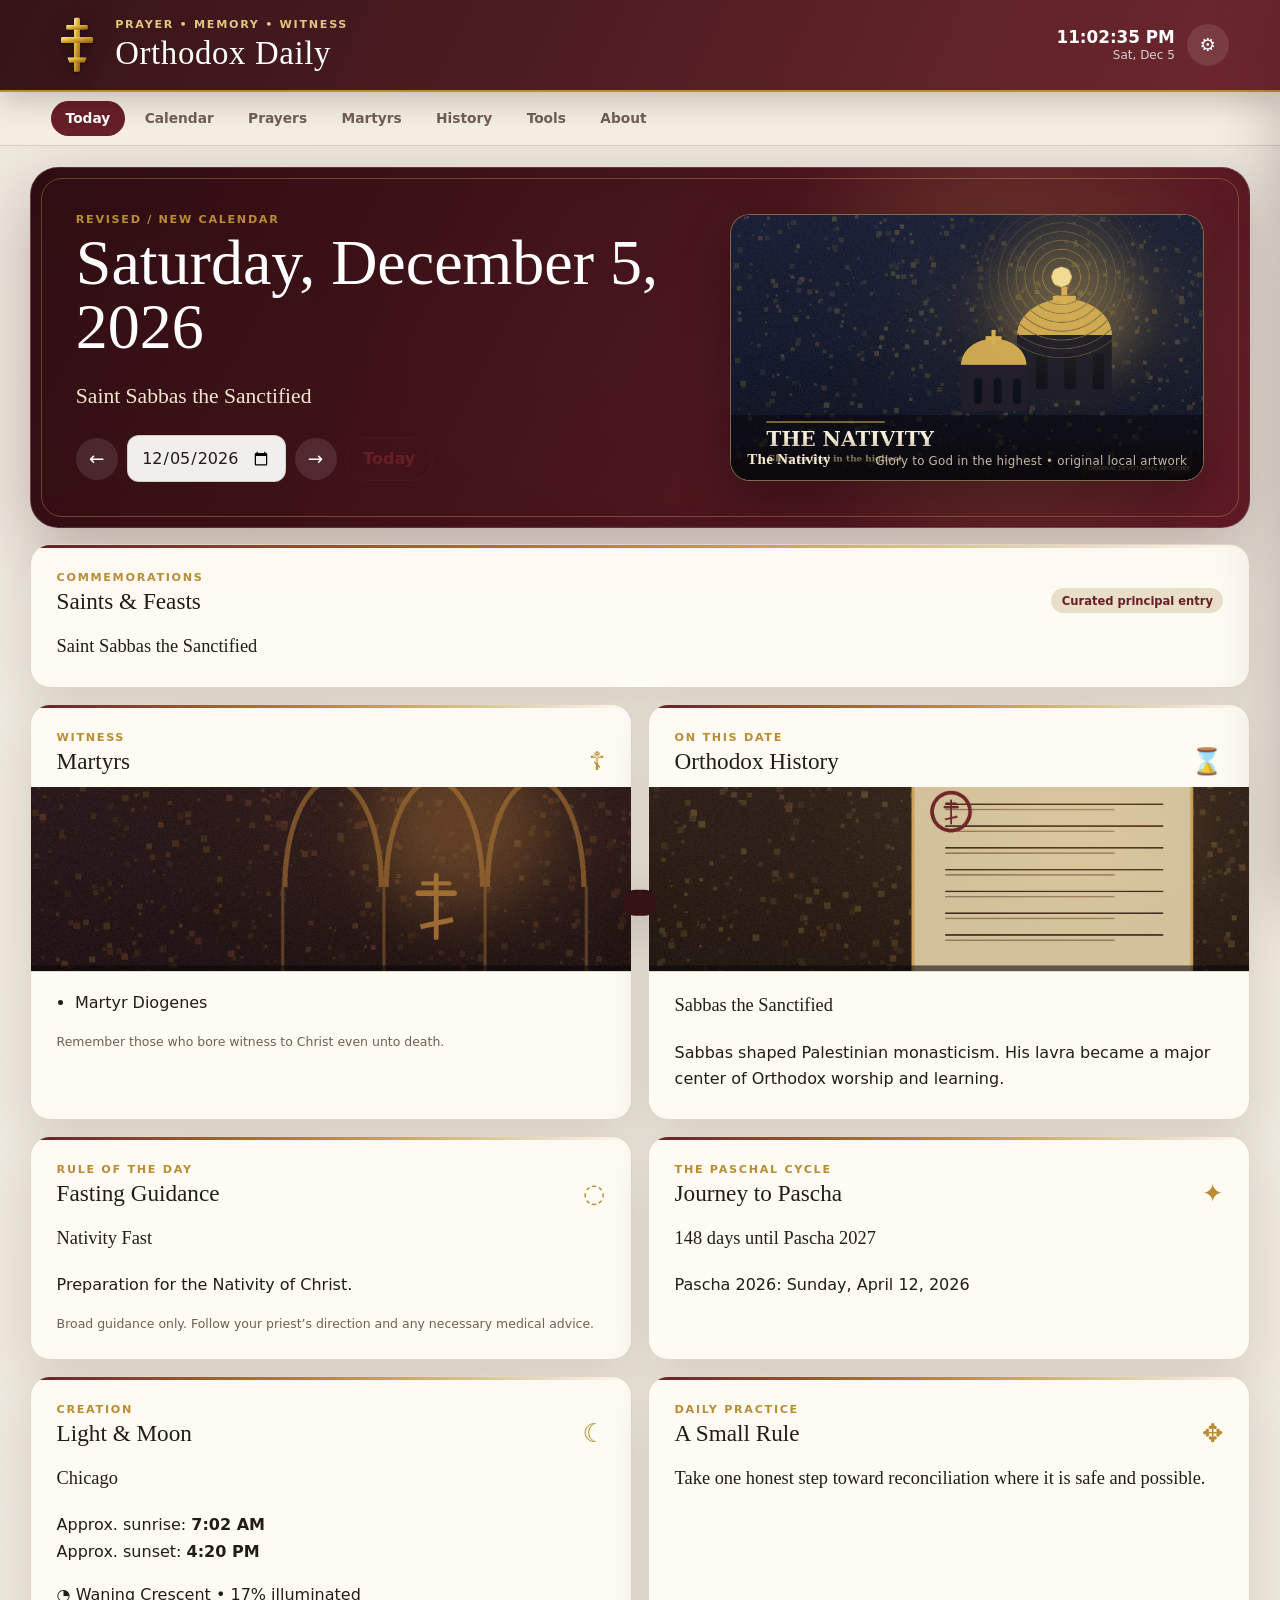
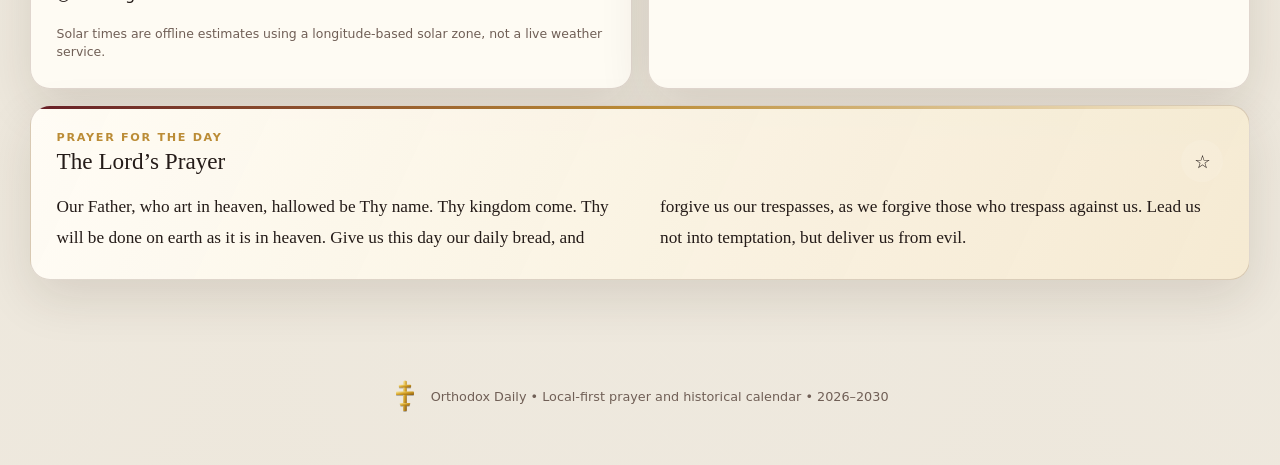
==== index.html @ d75fa208 "odaily" ====
<!doctype html>
<html lang="en">
<head>
  <meta charset="utf-8">
  <meta name="viewport" content="width=device-width,initial-scale=1,viewport-fit=cover">
  <meta name="theme-color" content="#341313">
  <meta name="description" content="An offline Orthodox daily prayer, saints, martyrs, history, fasting, and calendar app through 2030.">
  <title>Orthodox Daily — Prayer, Saints & Memory</title>
  <link rel="manifest" href="manifest.webmanifest">
  <link rel="icon" href="assets/icon-192.png">
  <link rel="apple-touch-icon" href="assets/icon-192.png">
  <link rel="stylesheet" href="css/styles.css">
</head>
<body>
  <a class="skip-link" href="#main">Skip to content</a>

  <header class="site-header">
    <div class="brand">
      <img src="assets/cross.svg" alt="" width="52" height="64">
      <div>
        <p class="eyebrow">Prayer • Memory • Witness</p>
        <h1>Orthodox Daily</h1>
      </div>
    </div>
    <div class="header-actions">
      <div class="live-clock" aria-live="polite">
        <strong id="liveTime">--:--:--</strong>
        <span id="liveDate">Loading date…</span>
      </div>
      <button class="button quiet hidden" id="installButton" type="button">Install</button>
      <button class="icon-button" id="settingsButton" type="button" aria-label="Open settings" aria-controls="settingsDrawer">⚙</button>
    </div>
  </header>

  <nav class="tabbar" aria-label="Primary">
    <button class="tab active" data-view="today">Today</button>
    <button class="tab" data-view="calendar">Calendar</button>
    <button class="tab" data-view="prayers">Prayers</button>
    <button class="tab" data-view="martyrs">Martyrs</button>
    <button class="tab" data-view="history">History</button>
    <button class="tab" data-view="tools">Tools</button>
    <button class="tab" data-view="about">About</button>
  </nav>

  <main id="main">
    <section class="view active" id="view-today" data-view-panel="today">
      <div class="hero">
        <div class="hero-content">
          <p class="eyebrow" id="calendarModeLabel">Revised Calendar</p>
          <h2 id="heroDate">Today</h2>
          <p id="heroFeast" class="hero-feast">Loading the day’s commemorations…</p>
          <div class="date-controls" aria-label="Choose date">
            <button class="icon-button" id="previousDay" type="button" aria-label="Previous day">←</button>
            <input id="datePicker" type="date" min="2026-01-01" max="2030-12-31">
            <button class="icon-button" id="nextDay" type="button" aria-label="Next day">→</button>
            <button class="button quiet" id="todayButton" type="button">Today</button>
          </div>
        </div>
        <figure class="hero-art">
          <img id="dailyHeroImage" src="assets/art/month-01-theophany.jpg" alt="Original Orthodox devotional artwork">
          <figcaption><strong id="dailyHeroTitle">Daily visual meditation</strong><span id="dailyHeroCaption">Original local artwork</span></figcaption>
        </figure>
      </div>

      <div class="notice hidden" id="rangeNotice"></div>

      <div class="dashboard-grid">
        <article class="card span-2">
          <div class="card-heading">
            <div>
              <p class="eyebrow">Commemorations</p>
              <h3>Saints & Feasts</h3>
            </div>
            <span class="badge" id="entryStatus">Local data</span>
          </div>
          <div id="saintsContent" class="prose"></div>
        </article>

        <article class="card">
          <div class="card-heading">
            <div>
              <p class="eyebrow">Witness</p>
              <h3>Martyrs</h3>
            </div>
            <span class="symbol">☦</span>
          </div>
          <img id="todayMartyrImage" class="card-image" src="assets/art/witness-01-catacomb.jpg" alt="Original devotional artwork honoring the martyrs">
          <div id="martyrsContent" class="prose"></div>
        </article>

        <article class="card">
          <div class="card-heading">
            <div>
              <p class="eyebrow">On This Date</p>
              <h3>Orthodox History</h3>
            </div>
            <span class="symbol">⌛</span>
          </div>
          <img id="todayHistoryImage" class="card-image" src="assets/art/history-02-manuscript.jpg" alt="Original historical illustration of an illuminated manuscript">
          <div id="historyContent" class="prose"></div>
        </article>

        <article class="card">
          <div class="card-heading">
            <div>
              <p class="eyebrow">Rule of the Day</p>
              <h3>Fasting Guidance</h3>
            </div>
            <span class="symbol">◌</span>
          </div>
          <div id="fastingContent" class="prose"></div>
        </article>

        <article class="card">
          <div class="card-heading">
            <div>
              <p class="eyebrow">The Paschal Cycle</p>
              <h3>Journey to Pascha</h3>
            </div>
            <span class="symbol">✦</span>
          </div>
          <div id="paschaContent" class="prose"></div>
        </article>

        <article class="card">
          <div class="card-heading">
            <div>
              <p class="eyebrow">Creation</p>
              <h3>Light & Moon</h3>
            </div>
            <span class="symbol">☾</span>
          </div>
          <div id="astronomyContent" class="prose"></div>
        </article>

        <article class="card">
          <div class="card-heading">
            <div>
              <p class="eyebrow">Daily Practice</p>
              <h3>A Small Rule</h3>
            </div>
            <span class="symbol">✥</span>
          </div>
          <div id="practiceContent" class="prose"></div>
        </article>

        <article class="card span-2 prayer-card">
          <div class="card-heading">
            <div>
              <p class="eyebrow">Prayer for the Day</p>
              <h3 id="dailyPrayerTitle">Prayer</h3>
            </div>
            <button class="icon-button" id="favoriteDailyPrayer" type="button" aria-label="Favorite this prayer">☆</button>
          </div>
          <div id="dailyPrayerText" class="prayer-text"></div>
        </article>
      </div>
    </section>

    <section class="view" id="view-calendar" data-view-panel="calendar">
      <div class="section-intro">
        <p class="eyebrow">2026–2030</p>
        <h2>Liturgical Calendar</h2>
        <p>Browse the locally stored calendar. Movable feasts are precomputed for every supported year.</p>
      </div>
      <div class="calendar-toolbar">
        <button class="icon-button" id="previousMonth" type="button" aria-label="Previous month">←</button>
        <h3 id="calendarMonthLabel">Month</h3>
        <button class="icon-button" id="nextMonth" type="button" aria-label="Next month">→</button>
      </div>
      <div class="calendar-weekdays" aria-hidden="true">
        <span>Sun</span><span>Mon</span><span>Tue</span><span>Wed</span><span>Thu</span><span>Fri</span><span>Sat</span>
      </div>
      <div id="calendarGrid" class="calendar-grid"></div>
      <p class="fine-print">Commemoration lists vary among Orthodox jurisdictions. Curated principal entries are marked; other dates retain a jurisdictional notice rather than inventing a list.</p>
    </section>

    <section class="view" id="view-prayers" data-view-panel="prayers">
      <div class="section-intro">
        <p class="eyebrow">A Portable Prayer Book</p>
        <h2>Prayers</h2>
        <p>Traditional core prayers and clearly labeled original devotional prayers, available without a connection.</p>
      </div>
      <div class="filter-row">
        <input id="prayerSearch" type="search" placeholder="Search prayers…" aria-label="Search prayers">
        <select id="prayerCategory" aria-label="Filter prayer category">
          <option value="all">All categories</option>
        </select>
        <label class="check-label"><input id="favoritesOnly" type="checkbox"> Favorites only</label>
      </div>
      <div id="prayerLibrary" class="library-grid"></div>
    </section>

    <section class="view" id="view-martyrs" data-view-panel="martyrs">
      <div class="section-intro">
        <p class="eyebrow">The Seed of the Church</p>
        <h2>Martyr Archive</h2>
        <p>Search the locally curated memorial index by name or calendar date.</p>
      </div>
      <div id="martyrVisuals" class="visual-strip" aria-label="Martyr visual meditations"></div>
      <div class="filter-row">
        <input id="martyrSearch" type="search" placeholder="Search martyrs…" aria-label="Search martyrs">
      </div>
      <div id="martyrArchive" class="archive-list"></div>
    </section>

    <section class="view" id="view-history" data-view-panel="history">
      <div class="section-intro">
        <p class="eyebrow">On This Date</p>
        <h2>Historical Daily</h2>
        <p>A local collection of concise historical spotlights connected to feasts, councils, witnesses, worship, and the life of the Church.</p>
      </div>
      <div id="historyVisuals" class="visual-strip history-visuals" aria-label="Orthodox history visual archive"></div>
      <div class="filter-row">
        <input id="historySearch" type="search" placeholder="Search historical entries…" aria-label="Search history">
      </div>
      <div id="historyTimeline" class="timeline"></div>
    </section>

    <section class="view" id="view-tools" data-view-panel="tools">
      <div class="section-intro">
        <p class="eyebrow">Stillness & Memory</p>
        <h2>Prayer Tools</h2>
        <p>Nothing leaves this device. Timer, settings, favorites, and journal entries remain in your browser unless you export them.</p>
      </div>
      <div class="tools-grid">
        <article class="card timer-card">
          <p class="eyebrow">Candle Timer</p>
          <h3>Keep a Little Silence</h3>
          <img src="assets/candle.svg" alt="" class="candle-image">
          <div id="timerDisplay" class="timer-display">05:00</div>
          <div class="timer-presets">
            <button class="chip active" data-minutes="5">5 min</button>
            <button class="chip" data-minutes="10">10 min</button>
            <button class="chip" data-minutes="15">15 min</button>
            <button class="chip" data-minutes="30">30 min</button>
          </div>
          <div class="button-row">
            <button class="button" id="timerStart" type="button">Begin</button>
            <button class="button quiet" id="timerReset" type="button">Reset</button>
          </div>
        </article>

        <article class="card journal-card">
          <p class="eyebrow">Private Journal</p>
          <h3 id="journalDateLabel">Reflection</h3>
          <textarea id="journalText" rows="12" placeholder="Write a prayer intention, a name to remember, or a quiet reflection…"></textarea>
          <div class="button-row">
            <button class="button" id="saveJournal" type="button">Save locally</button>
            <button class="button quiet danger" id="deleteJournal" type="button">Delete entry</button>
          </div>
          <p class="fine-print">Stored only in this browser’s local storage. Clearing site data will erase it unless exported.</p>
        </article>

        <article class="card span-2">
          <p class="eyebrow">Portability</p>
          <h3>Export or Restore Your Local Data</h3>
          <p>Export favorites, journal entries, and preferences as a small JSON file.</p>
          <div class="button-row">
            <button class="button" id="exportData" type="button">Export local data</button>
            <label class="button quiet file-button">Import data<input id="importData" type="file" accept="application/json"></label>
          </div>
        </article>
      </div>
    </section>

    <section class="view" id="view-about" data-view-panel="about">
      <div class="section-intro">
        <p class="eyebrow">Local, Quiet, Durable</p>
        <h2>About Orthodox Daily</h2>
      </div>
      <div class="about-grid">
        <article class="card">
          <h3>Designed for GitHub Pages</h3>
          <p>This is a static progressive web app. It has no server, account, tracking pixel, analytics service, advertising code, or cloud database.</p>
        </article>
        <article class="card">
          <h3>Offline Through 2030</h3>
          <p>Calendar, prayer, feast, fasting, martyr, and historical data are packaged with the app. The service worker stores the app for offline use after the first visit.</p>
        </article>
        <article class="card">
          <h3>Automatic App Updates</h3>
          <p>When a new version is published to GitHub Pages, the service worker checks for changed files and refreshes the installed app. The content itself never depends on a remote feed.</p>
        </article>
        <article class="card">
          <h3>Responsible Scope</h3>
          <p>This edition includes curated principal commemorations rather than claiming to be a complete jurisdiction-specific synaxarion. Fasting guidance is broad and never replaces the direction of one’s priest or physician.</p>
        </article>
        <article class="card">
          <h3>Local Visual Library</h3>
          <p>This edition includes eighteen full-size original JPEG artworks stored in the repository. They rotate with the calendar and appear throughout the martyr and history archives. They are devotional illustrations, not canonical icons or documentary photographs.</p>
        </article>
        <article class="card">
          <h3>No Remote Image Dependency</h3>
          <p>Every content image is cached for offline use. The app does not pull pictures from social media, image hosts, or third-party APIs.</p>
        </article>
        <article class="card span-2">
          <h3>Sources & Editorial Method</h3>
          <p>The calendar structure and Paschal dates were checked against official Orthodox references. Historical summaries are concise editorial overviews. Traditional prayers are identified in the local prayer data; original prayers are labeled devotional.</p>
          <p>Version <span id="appVersion">1.1.0</span> • Data window: January 1, 2026–December 31, 2030.</p>
        </article>
      </div>
    </section>
  </main>

  <aside class="settings-drawer" id="settingsDrawer" aria-hidden="true">
    <div class="drawer-heading">
      <h2>Settings</h2>
      <button class="icon-button" id="closeSettings" type="button" aria-label="Close settings">×</button>
    </div>
    <label>
      Calendar display
      <select id="calendarMode">
        <option value="revised">Revised / New Calendar</option>
        <option value="old">Old / Julian Calendar</option>
      </select>
    </label>
    <label>
      Location for light calculations
      <select id="locationSelect">
        <option value="chicago">Chicago</option>
        <option value="new-york">New York</option>
        <option value="athens">Athens</option>
        <option value="constantinople">Constantinople / Istanbul</option>
        <option value="jerusalem">Jerusalem</option>
        <option value="mount-athos">Mount Athos</option>
      </select>
    </label>
    <label class="check-label"><input id="use24Hour" type="checkbox"> Use 24-hour time</label>
    <label class="check-label"><input id="reduceMotion" type="checkbox"> Reduce motion</label>
    <button class="button quiet" id="checkUpdate" type="button">Check for app update</button>
    <p class="fine-print">Old Calendar fixed commemorations are displayed 13 civil days later for this 2026–2030 date range. Movable Paschal observances remain on their computed civil dates.</p>
  </aside>
  <div class="scrim hidden" id="scrim"></div>

  <footer>
    <img src="assets/cross.svg" alt="" width="28" height="36">
    <p>Orthodox Daily • Local-first prayer and historical calendar • 2026–2030</p>
  </footer>

  <div id="toast" class="toast" role="status" aria-live="polite"></div>

  <noscript>
    <div class="noscript">Orthodox Daily requires JavaScript to read its local calendar files.</div>
  </noscript>

  <script src="js/astronomy.js"></script>
  <script src="js/app.js"></script>
</body>
</html>
---- css/styles.css ----
:root {
  --ink: #241b18;
  --muted: #705f56;
  --paper: #f5efe3;
  --paper-deep: #e9dec8;
  --wine: #671f27;
  --wine-dark: #351216;
  --gold: #bb8c36;
  --gold-pale: #e1c581;
  --blue: #24475e;
  --green: #405b3d;
  --card: rgba(255, 252, 245, .94);
  --line: rgba(87, 53, 34, .18);
  --shadow: 0 18px 50px rgba(50, 29, 18, .12);
  --radius: 20px;
  --serif: Georgia, "Times New Roman", serif;
  --sans: Inter, ui-sans-serif, system-ui, -apple-system, BlinkMacSystemFont, "Segoe UI", sans-serif;
}
* { box-sizing: border-box; }
html { scroll-behavior: smooth; }
body {
  margin: 0;
  color: var(--ink);
  background:
    linear-gradient(rgba(245,239,227,.97), rgba(245,239,227,.97)),
    url("../assets/byzantine-bg.svg") center top / 780px auto repeat;
  font-family: var(--sans);
  min-height: 100vh;
}
body.reduce-motion *, body.reduce-motion *::before, body.reduce-motion *::after {
  animation-duration: .001ms !important;
  transition-duration: .001ms !important;
  scroll-behavior: auto !important;
}
button, input, select, textarea { font: inherit; }
button { cursor: pointer; }
button:focus-visible, input:focus-visible, select:focus-visible, textarea:focus-visible, a:focus-visible {
  outline: 3px solid var(--gold);
  outline-offset: 3px;
}
.skip-link {
  position: fixed; left: 1rem; top: -5rem; z-index: 1000;
  padding: .75rem 1rem; background: white; color: var(--wine-dark);
}
.skip-link:focus { top: 1rem; }
.site-header {
  position: sticky; top: 0; z-index: 50;
  display: flex; align-items: center; justify-content: space-between; gap: 1rem;
  padding: .8rem clamp(1rem,4vw,4rem);
  background: linear-gradient(115deg, rgba(49,15,19,.98), rgba(104,31,39,.96));
  color: white;
  border-bottom: 2px solid var(--gold);
  box-shadow: 0 8px 30px rgba(28,7,9,.22);
}
.brand, .header-actions, .card-heading, .date-controls, .button-row, .filter-row, .calendar-toolbar {
  display: flex; align-items: center;
}
.brand { gap: .75rem; }
.brand img { filter: drop-shadow(0 3px 9px rgba(0,0,0,.4)); }
.brand h1 { font-family: var(--serif); font-size: clamp(1.35rem,2.7vw,2.05rem); margin: 0; font-weight: 500; letter-spacing: .02em; }
.eyebrow { margin: 0 0 .25rem; color: var(--gold); text-transform: uppercase; letter-spacing: .15em; font-size: .7rem; font-weight: 800; }
.site-header .eyebrow { color: var(--gold-pale); }
.header-actions { gap: .75rem; }
.live-clock { text-align: right; min-width: 130px; }
.live-clock strong, .live-clock span { display: block; }
.live-clock strong { font-variant-numeric: tabular-nums; font-size: 1.05rem; }
.live-clock span { opacity: .78; font-size: .75rem; margin-top: .08rem; }
.icon-button, .button, .chip, .tab {
  border: 0; border-radius: 999px; transition: transform .16s ease, background .16s ease, color .16s ease, box-shadow .16s ease;
}
.icon-button {
  width: 42px; height: 42px; display: inline-grid; place-items: center;
  background: rgba(255,255,255,.1); color: inherit; font-size: 1.15rem;
}
.icon-button:hover, .button:hover, .chip:hover { transform: translateY(-1px); }
.button {
  padding: .72rem 1.05rem; background: var(--wine); color: white; font-weight: 750;
  box-shadow: 0 7px 20px rgba(103,31,39,.19);
}
.button.quiet { background: rgba(255,255,255,.12); color: inherit; box-shadow: none; border: 1px solid currentColor; }
main .button.quiet, .settings-drawer .button.quiet { background: transparent; color: var(--wine); border-color: rgba(103,31,39,.35); }
.button.danger { color: #8e1c25 !important; border-color: rgba(142,28,37,.4) !important; }
.hidden { display: none !important; }
.tabbar {
  position: sticky; top: 82px; z-index: 40;
  display: flex; gap: .35rem; overflow-x: auto; scrollbar-width: none;
  padding: .6rem clamp(1rem,4vw,4rem);
  background: rgba(245,239,227,.94); backdrop-filter: blur(16px);
  border-bottom: 1px solid var(--line);
}
.tabbar::-webkit-scrollbar { display: none; }
.tab { padding: .58rem .9rem; background: transparent; color: var(--muted); white-space: nowrap; font-size: .86rem; font-weight: 750; }
.tab.active { background: var(--wine); color: white; }
main { width: min(1220px, calc(100% - 2rem)); margin: 0 auto; padding: 1.3rem 0 4rem; }
.view { display: none; animation: reveal .28s ease; }
.view.active { display: block; }
@keyframes reveal { from { opacity: 0; transform: translateY(6px); } to { opacity: 1; transform: none; } }
.hero {
  position: relative; overflow: hidden;
  display: grid; grid-template-columns: minmax(0,1fr) 190px; align-items: center;
  min-height: 330px; padding: clamp(1.4rem,5vw,4.4rem);
  color: white; border-radius: 28px; border: 1px solid rgba(255,255,255,.15);
  background:
    radial-gradient(circle at 80% 45%, rgba(222,183,100,.26), transparent 25%),
    linear-gradient(118deg, rgba(47,13,17,.97), rgba(105,29,40,.92)),
    url("../assets/byzantine-bg.svg") center/580px;
  box-shadow: 0 24px 65px rgba(61,17,22,.27);
}
.hero::after {
  content: ""; position: absolute; inset: 10px; border: 1px solid rgba(227,196,127,.29); border-radius: 21px; pointer-events: none;
}
.hero-content { position: relative; z-index: 2; }
.hero h2 { font-family: var(--serif); font-size: clamp(2.2rem,5vw,4.2rem); line-height: 1; margin: .3rem 0 .75rem; font-weight: 500; }
.hero-feast { max-width: 780px; font-family: var(--serif); font-size: clamp(1rem,2vw,1.35rem); line-height: 1.55; color: #f3e7ce; }
.hero-medallion { position: relative; z-index: 1; display: grid; place-items: center; }
.hero-medallion::before {
  content: ""; position: absolute; width: 170px; height: 170px; border: 1px solid rgba(226,196,124,.5); border-radius: 50%;
  box-shadow: inset 0 0 0 12px rgba(226,196,124,.05), 0 0 70px rgba(218,174,82,.18);
}
.hero-medallion img { width: 110px; max-height: 170px; filter: drop-shadow(0 10px 20px rgba(0,0,0,.35)); }
.date-controls { flex-wrap: wrap; gap: .55rem; margin-top: 1.2rem; }
.date-controls input, .filter-row input, .filter-row select, .settings-drawer select, textarea {
  border: 1px solid var(--line); border-radius: 12px; background: rgba(255,255,255,.93); color: var(--ink);
  padding: .75rem .85rem;
}
.date-controls input { color-scheme: light; }
.notice { margin: 1rem 0; padding: 1rem 1.2rem; border-radius: 14px; background: #fff6d9; border: 1px solid #e7c76e; color: #5a4613; }
.dashboard-grid, .library-grid, .tools-grid, .about-grid {
  display: grid; grid-template-columns: repeat(2, minmax(0,1fr)); gap: 1rem; margin-top: 1rem;
}
.card {
  position: relative; background: var(--card); border: 1px solid var(--line); border-radius: var(--radius);
  padding: clamp(1.1rem,2.5vw,1.6rem); box-shadow: var(--shadow); overflow: hidden;
}
.card::before { content:""; position:absolute; left:0; right:0; top:0; height:3px; background: linear-gradient(90deg,var(--wine),var(--gold),transparent); }
.span-2 { grid-column: 1 / -1; }
.card-heading { justify-content: space-between; gap: 1rem; }
.card h3, .section-intro h2, .calendar-toolbar h3 { font-family: var(--serif); font-weight: 500; }
.card h3 { margin: .1rem 0 1rem; font-size: 1.45rem; }
.symbol { color: var(--gold); font-size: 1.6rem; }
.badge { padding: .35rem .65rem; border-radius: 999px; background: var(--paper-deep); color: var(--wine); font-size: .72rem; font-weight: 800; }
.prose { line-height: 1.68; }
.prose p:first-child { margin-top: 0; }
.prose p:last-child { margin-bottom: 0; }
.prose ul { padding-left: 1.15rem; }
.prose .primary-line { font-family: var(--serif); font-size: 1.15rem; }
.muted, .fine-print { color: var(--muted); }
.fine-print { font-size: .78rem; line-height: 1.5; }
.prayer-card { background: linear-gradient(115deg, rgba(255,252,245,.98), rgba(245,234,209,.95)); }
.prayer-text { white-space: pre-line; font-family: var(--serif); font-size: 1.08rem; line-height: 1.8; columns: 2; column-gap: 2.5rem; }
.section-intro { max-width: 850px; padding: clamp(1rem,3vw,2.4rem) 0 1rem; }
.section-intro h2 { font-size: clamp(2.2rem,4vw,3.5rem); margin: .2rem 0 .6rem; }
.section-intro p:not(.eyebrow) { color: var(--muted); line-height: 1.65; }
.calendar-toolbar { justify-content: center; gap: 1rem; margin: 1rem 0; }
.calendar-toolbar .icon-button { background: var(--wine); color:white; }
.calendar-toolbar h3 { min-width: 230px; text-align:center; font-size:1.45rem; margin:0; }
.calendar-weekdays, .calendar-grid { display:grid; grid-template-columns:repeat(7,minmax(0,1fr)); gap:.45rem; }
.calendar-weekdays { color:var(--muted); text-align:center; font-size:.75rem; font-weight:800; padding:.35rem 0; }
.calendar-day {
  min-height: 112px; text-align:left; border:1px solid var(--line); border-radius:14px; padding:.7rem;
  background:rgba(255,252,245,.86); color:var(--ink); display:flex; flex-direction:column; gap:.35rem;
}
.calendar-day:hover:not(:disabled) { border-color:var(--gold); box-shadow:0 8px 24px rgba(66,39,24,.1); transform:translateY(-1px); }
.calendar-day.outside { opacity:.36; }
.calendar-day:disabled { cursor:not-allowed; }
.calendar-day.selected { background:var(--wine); color:white; border-color:var(--wine); }
.calendar-day.today { box-shadow:inset 0 0 0 2px var(--gold); }
.calendar-number { font-size:1rem; font-weight:850; }
.calendar-summary { font-family:var(--serif); font-size:.72rem; line-height:1.25; display:-webkit-box; -webkit-line-clamp:3; -webkit-box-orient:vertical; overflow:hidden; }
.calendar-dot { width:7px; height:7px; border-radius:50%; background:var(--gold); margin-top:auto; }
.filter-row { gap:.7rem; flex-wrap:wrap; margin-bottom:1rem; }
.filter-row input[type="search"] { flex:1; min-width:220px; }
.check-label { display:flex; align-items:center; gap:.5rem; color:var(--muted); font-size:.9rem; }
.library-grid { grid-template-columns:repeat(2,minmax(0,1fr)); }
.prayer-item { display:flex; flex-direction:column; }
.prayer-item .prayer-copy { white-space:pre-line; font-family:var(--serif); line-height:1.75; max-height:280px; overflow:auto; padding-right:.4rem; }
.item-meta { display:flex; justify-content:space-between; align-items:center; gap:1rem; margin-bottom:.7rem; }
.item-meta .badge { background:#efe5cf; }
.favorite-button { color:var(--wine); background:transparent; font-size:1.5rem; width:40px; height:40px; border:0; }
.archive-list { display:grid; gap:.7rem; }
.archive-item {
  display:grid; grid-template-columns:90px 1fr; gap:1rem; align-items:start;
  padding:1rem 1.2rem; border:1px solid var(--line); border-radius:15px; background:var(--card);
}
.archive-date { color:var(--wine); font-weight:850; }
.archive-item h3 { font-family:var(--serif); margin:0 0 .3rem; font-size:1.15rem; }
.timeline { position:relative; display:grid; gap:1rem; margin-left:1rem; }
.timeline::before { content:""; position:absolute; top:0; bottom:0; left:11px; width:2px; background:linear-gradient(var(--gold),var(--wine),var(--gold)); }
.timeline-item { position:relative; margin-left:2.2rem; padding:1.1rem 1.3rem; background:var(--card); border:1px solid var(--line); border-radius:15px; }
.timeline-item::before { content:""; position:absolute; width:14px; height:14px; border-radius:50%; background:var(--wine); border:3px solid var(--gold-pale); left:-2.75rem; top:1.35rem; }
.timeline-item h3 { font-family:var(--serif); margin:.15rem 0 .35rem; }
.tools-grid, .about-grid { grid-template-columns:repeat(2,minmax(0,1fr)); }
.timer-card { text-align:center; }
.candle-image { height:160px; display:block; margin:.2rem auto; }
.timer-display { font-size:clamp(2.5rem,6vw,4.5rem); font-weight:300; letter-spacing:.08em; font-variant-numeric:tabular-nums; color:var(--wine-dark); }
.timer-presets { display:flex; justify-content:center; flex-wrap:wrap; gap:.4rem; margin:1rem 0; }
.chip { padding:.45rem .75rem; background:var(--paper-deep); color:var(--muted); }
.chip.active { background:var(--wine); color:white; }
.button-row { gap:.6rem; flex-wrap:wrap; margin-top:1rem; }
.timer-card .button-row { justify-content:center; }
.journal-card textarea { width:100%; resize:vertical; line-height:1.6; }
.file-button { display:inline-flex; position:relative; overflow:hidden; cursor:pointer; }
.file-button input { position:absolute; inset:0; opacity:0; cursor:pointer; }
.settings-drawer {
  position:fixed; z-index:100; top:0; right:0; height:100dvh; width:min(390px,92vw); padding:1.2rem;
  background:#fffaf0; box-shadow:-20px 0 60px rgba(34,16,11,.25); transform:translateX(105%); transition:transform .22s ease;
  display:flex; flex-direction:column; gap:1.2rem; overflow:auto;
}
.settings-drawer.open { transform:translateX(0); }
.drawer-heading { display:flex; justify-content:space-between; align-items:center; border-bottom:1px solid var(--line); padding-bottom:.8rem; }
.drawer-heading h2 { font-family:var(--serif); margin:0; }
.settings-drawer .icon-button { background:var(--paper-deep); color:var(--ink); }
.settings-drawer label:not(.check-label) { display:grid; gap:.5rem; font-weight:750; }
.scrim { position:fixed; z-index:90; inset:0; background:rgba(22,8,10,.48); backdrop-filter:blur(2px); }
footer { display:flex; align-items:center; justify-content:center; gap:.7rem; color:var(--muted); padding:2rem 1rem 3rem; text-align:center; font-size:.8rem; }
.toast {
  position:fixed; z-index:150; left:50%; bottom:1.25rem; transform:translate(-50%,140%);
  max-width:min(520px,calc(100% - 2rem)); padding:.8rem 1.1rem; border-radius:999px; background:var(--wine-dark); color:white;
  box-shadow:0 12px 40px rgba(0,0,0,.28); transition:transform .22s ease;
}
.toast.show { transform:translate(-50%,0); }
.noscript { position:fixed; inset:auto 0 0; z-index:200; background:#8a1e28; color:white; padding:1rem; text-align:center; }
.empty { padding:1.4rem; color:var(--muted); border:1px dashed var(--line); border-radius:14px; text-align:center; }

@media (max-width: 760px) {
  .site-header { padding:.65rem .8rem; }
  .brand img { width:38px; height:48px; }
  .brand .eyebrow { display:none; }
  .live-clock { display:none; }
  .tabbar { top:66px; padding:.5rem .7rem; }
  main { width:min(100% - 1rem,1220px); }
  .hero { grid-template-columns:1fr; min-height:360px; padding:1.3rem; }
  .hero-medallion { position:absolute; right:-18px; bottom:-18px; opacity:.22; }
  .hero-medallion::before { width:150px; height:150px; }
  .hero-medallion img { width:90px; }
  .dashboard-grid, .library-grid, .tools-grid, .about-grid { grid-template-columns:1fr; }
  .span-2 { grid-column:auto; }
  .prayer-text { columns:1; }
  .calendar-weekdays, .calendar-grid { gap:.2rem; }
  .calendar-day { min-height:75px; padding:.42rem; border-radius:9px; }
  .calendar-summary { font-size:.58rem; -webkit-line-clamp:2; }
  .archive-item { grid-template-columns:72px 1fr; }
}
@media (max-width: 430px) {
  .brand h1 { font-size:1.15rem; }
  .header-actions { gap:.35rem; }
  .header-actions .button { display:none; }
  .date-controls input { width:165px; }
  .calendar-day { min-height:63px; }
  .calendar-summary { display:none; }
  .calendar-toolbar h3 { min-width:170px; font-size:1.2rem; }
}
@media print {
  .site-header, .tabbar, .date-controls, .settings-drawer, .scrim, footer, .button, .icon-button { display:none !important; }
  body { background:white; }
  main { width:100%; padding:0; }
  .view { display:none !important; }
  #view-today { display:block !important; }
  .hero { color:black; background:white; border:1px solid #999; box-shadow:none; min-height:auto; }
  .hero-feast { color:black; }
  .card { box-shadow:none; break-inside:avoid; }
}

/* Full local visual library */
.hero { grid-template-columns:minmax(0,1fr) minmax(300px,42%); padding:clamp(1.25rem,3.5vw,3.4rem); }
.hero-art {
  position:relative; z-index:2; margin:0; border-radius:20px; overflow:hidden;
  border:1px solid rgba(231,202,137,.48); box-shadow:0 20px 50px rgba(0,0,0,.3);
  min-height:245px; background:#1f1115;
}
.hero-art img { display:block; width:100%; height:100%; min-height:245px; object-fit:cover; }
.hero-art figcaption {
  position:absolute; left:0; right:0; bottom:0; padding:.8rem 1rem;
  display:flex; justify-content:space-between; gap:1rem; align-items:end;
  background:linear-gradient(transparent,rgba(12,7,9,.9)); color:#f7ead0;
  font-size:.74rem; letter-spacing:.02em;
}
.hero-art figcaption strong { font-family:var(--serif); font-size:.94rem; }
.hero-art figcaption span { opacity:.78; text-align:right; }
.card-image {
  display:block; width:calc(100% + 3.2rem); height:185px; object-fit:cover;
  margin:-.25rem -1.6rem 1.15rem; border-bottom:1px solid var(--line);
}
.visual-strip {
  display:grid; grid-template-columns:repeat(2,minmax(0,1fr)); gap:1rem; margin:.4rem 0 1.4rem;
}
.history-visuals { grid-template-columns:repeat(4,minmax(0,1fr)); }
.visual-card {
  position:relative; min-height:220px; margin:0; overflow:hidden; border-radius:18px;
  border:1px solid var(--line); background:#211116; box-shadow:var(--shadow);
}
.visual-card img { width:100%; height:100%; min-height:220px; display:block; object-fit:cover; transition:transform .35s ease; }
.visual-card:hover img { transform:scale(1.025); }
.visual-card figcaption {
  position:absolute; inset:auto 0 0; padding:2.4rem .9rem .8rem;
  background:linear-gradient(transparent,rgba(14,8,10,.93)); color:#fff5e3;
}
.visual-card strong,.visual-card span { display:block; }
.visual-card strong { font-family:var(--serif); font-size:1.05rem; }
.visual-card span { margin-top:.18rem; font-size:.72rem; opacity:.82; }
.archive-item.with-image { grid-template-columns:90px 116px 1fr; align-items:center; }
.archive-thumb { width:116px; height:82px; border-radius:10px; object-fit:cover; border:1px solid var(--line); }
.timeline-item.with-image { display:grid; grid-template-columns:150px 1fr; gap:1rem; align-items:start; }
.timeline-thumb { width:150px; height:105px; object-fit:cover; border-radius:11px; border:1px solid var(--line); }
.timeline-copy .badge { display:inline-block; }
.art-note { color:var(--muted); font-size:.76rem; margin:.5rem 0 0; }

@media (max-width: 900px) {
  .history-visuals { grid-template-columns:repeat(2,minmax(0,1fr)); }
}
@media (max-width: 760px) {
  .hero { grid-template-columns:1fr; min-height:auto; }
  .hero-art { min-height:210px; order:-1; }
  .hero-art img { min-height:210px; }
  .card-image { width:calc(100% + 2.2rem); margin:-.15rem -1.1rem 1rem; height:170px; }
  .archive-item.with-image { grid-template-columns:68px 84px 1fr; gap:.65rem; }
  .archive-thumb { width:84px; height:68px; }
  .timeline-item.with-image { grid-template-columns:1fr; }
  .timeline-thumb { width:100%; height:180px; }
}
@media (max-width: 520px) {
  .visual-strip,.history-visuals { grid-template-columns:1fr; }
  .visual-card,.visual-card img { min-height:200px; }
  .archive-item.with-image { grid-template-columns:62px 1fr; }
  .archive-thumb { display:none; }
  .hero-art figcaption { display:block; }
  .hero-art figcaption span { text-align:left; margin-top:.15rem; display:block; }
}
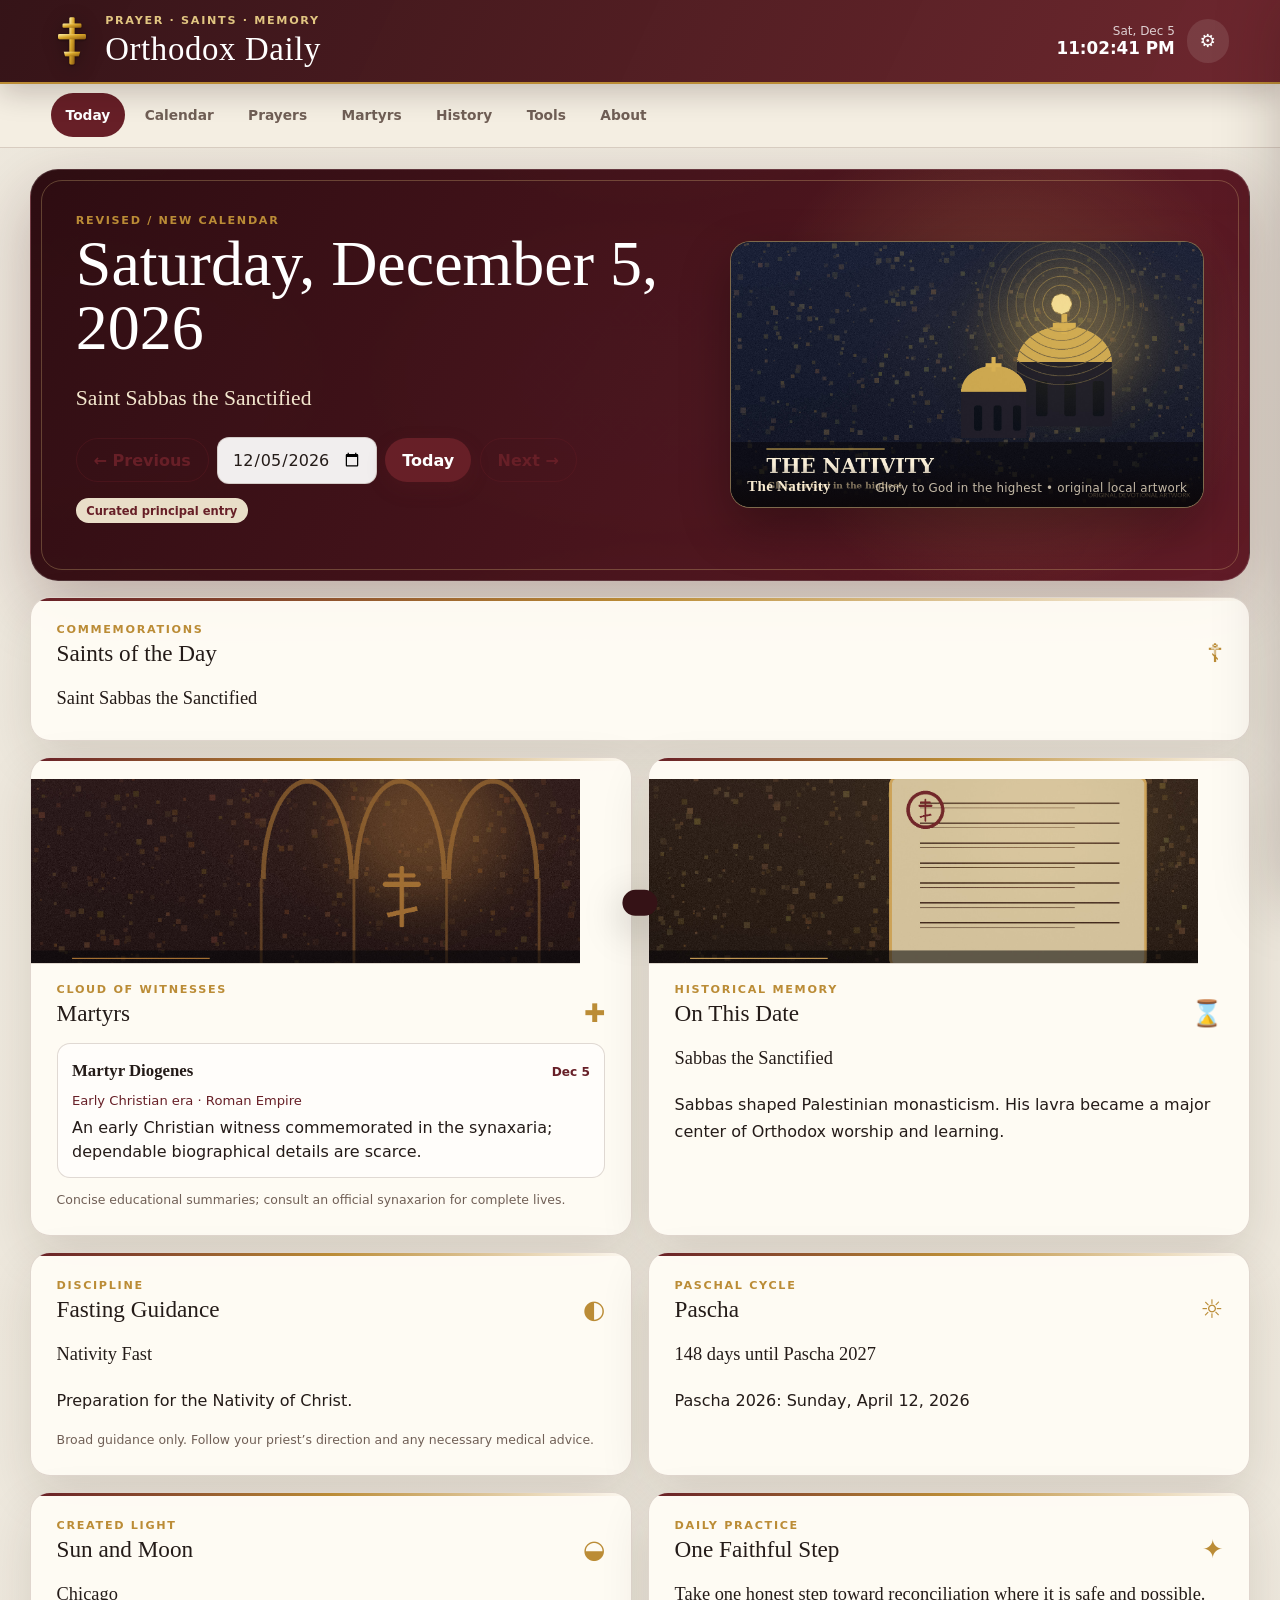
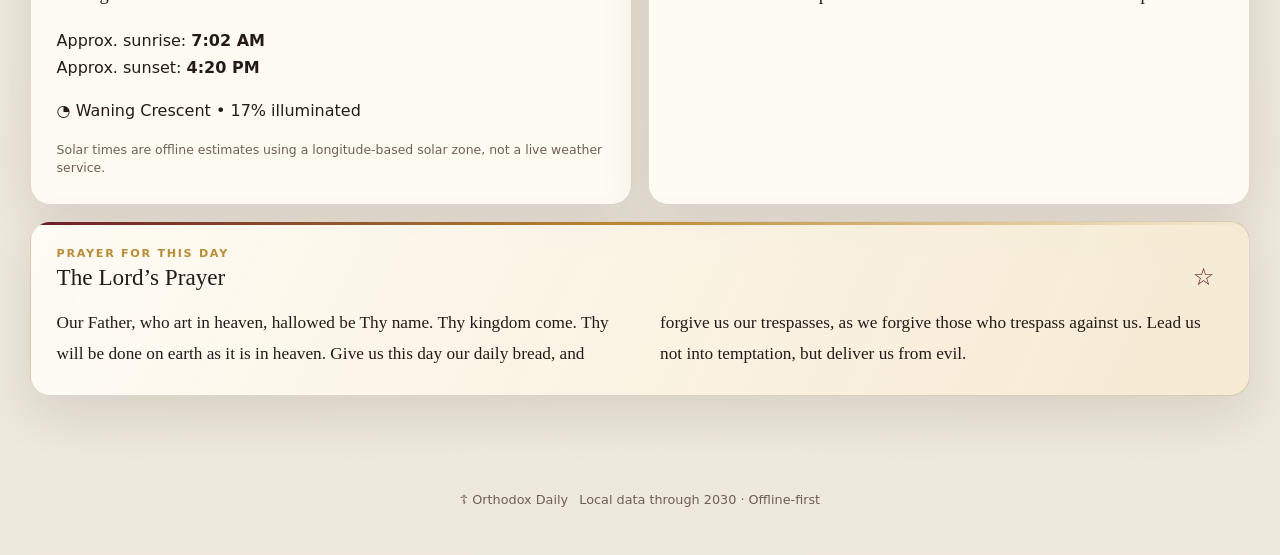
==== commit f79fed09: "daily edede" ====
--- a/index.html
+++ b/index.html
@@ -2,348 +2,191 @@
 <html lang="en">
 <head>
   <meta charset="utf-8">
-  <meta name="viewport" content="width=device-width,initial-scale=1,viewport-fit=cover">
-  <meta name="theme-color" content="#341313">
-  <meta name="description" content="An offline Orthodox daily prayer, saints, martyrs, history, fasting, and calendar app through 2030.">
-  <title>Orthodox Daily — Prayer, Saints & Memory</title>
+  <meta name="viewport" content="width=device-width, initial-scale=1, viewport-fit=cover">
+  <meta name="theme-color" content="#5c1b2e">
+  <meta name="color-scheme" content="light">
+  <meta name="description" content="Offline Orthodox prayer, saints, martyrs, history and liturgical calendar through 2030.">
+  <meta name="apple-mobile-web-app-capable" content="yes">
+  <meta name="apple-mobile-web-app-status-bar-style" content="black-translucent">
+  <meta name="apple-mobile-web-app-title" content="Orthodox Daily">
   <link rel="manifest" href="manifest.webmanifest">
   <link rel="icon" href="assets/icon-192.png">
   <link rel="apple-touch-icon" href="assets/icon-192.png">
   <link rel="stylesheet" href="css/styles.css">
+  <title>Orthodox Daily</title>
 </head>
 <body>
-  <a class="skip-link" href="#main">Skip to content</a>
+  <a class="skip-link" href="#mainContent">Skip to main content</a>
 
   <header class="site-header">
-    <div class="brand">
-      <img src="assets/cross.svg" alt="" width="52" height="64">
+    <div class="brand" aria-label="Orthodox Daily">
+      <img src="assets/cross.svg" alt="" width="42" height="56">
       <div>
-        <p class="eyebrow">Prayer • Memory • Witness</p>
+        <p class="eyebrow">Prayer · Saints · Memory</p>
         <h1>Orthodox Daily</h1>
       </div>
     </div>
     <div class="header-actions">
       <div class="live-clock" aria-live="polite">
-        <strong id="liveTime">--:--:--</strong>
-        <span id="liveDate">Loading date…</span>
+        <span id="liveDate"></span>
+        <strong id="liveTime"></strong>
       </div>
-      <button class="button quiet hidden" id="installButton" type="button">Install</button>
-      <button class="icon-button" id="settingsButton" type="button" aria-label="Open settings" aria-controls="settingsDrawer">⚙</button>
+      <button id="installButton" class="button quiet hidden" type="button">Install</button>
+      <button id="settingsButton" class="icon-button" type="button" aria-label="Open settings">⚙</button>
     </div>
   </header>
 
-  <nav class="tabbar" aria-label="Primary">
-    <button class="tab active" data-view="today">Today</button>
-    <button class="tab" data-view="calendar">Calendar</button>
-    <button class="tab" data-view="prayers">Prayers</button>
-    <button class="tab" data-view="martyrs">Martyrs</button>
-    <button class="tab" data-view="history">History</button>
-    <button class="tab" data-view="tools">Tools</button>
-    <button class="tab" data-view="about">About</button>
+  <nav class="tabbar" aria-label="Primary navigation">
+    <button class="tab active" data-view="today" type="button">Today</button>
+    <button class="tab" data-view="calendar" type="button">Calendar</button>
+    <button class="tab" data-view="prayers" type="button">Prayers</button>
+    <button class="tab" data-view="martyrs" type="button">Martyrs</button>
+    <button class="tab" data-view="history" type="button">History</button>
+    <button class="tab" data-view="tools" type="button">Tools</button>
+    <button class="tab" data-view="about" type="button">About</button>
   </nav>
 
-  <main id="main">
-    <section class="view active" id="view-today" data-view-panel="today">
-      <div class="hero">
+  <main id="mainContent">
+    <section class="view active" data-view-panel="today" aria-labelledby="heroDate">
+      <div id="rangeNotice" class="notice hidden"></div>
+      <article class="hero">
         <div class="hero-content">
-          <p class="eyebrow" id="calendarModeLabel">Revised Calendar</p>
-          <h2 id="heroDate">Today</h2>
-          <p id="heroFeast" class="hero-feast">Loading the day’s commemorations…</p>
-          <div class="date-controls" aria-label="Choose date">
-            <button class="icon-button" id="previousDay" type="button" aria-label="Previous day">←</button>
-            <input id="datePicker" type="date" min="2026-01-01" max="2030-12-31">
-            <button class="icon-button" id="nextDay" type="button" aria-label="Next day">→</button>
-            <button class="button quiet" id="todayButton" type="button">Today</button>
+          <p id="calendarModeLabel" class="eyebrow">Orthodox day</p>
+          <h2 id="heroDate">Loading…</h2>
+          <p id="heroFeast" class="hero-feast"></p>
+          <div class="date-controls">
+            <button id="previousDay" class="button quiet" type="button">← Previous</button>
+            <input id="datePicker" type="date" min="2026-01-01" max="2030-12-31" aria-label="Choose date">
+            <button id="todayButton" class="button" type="button">Today</button>
+            <button id="nextDay" class="button quiet" type="button">Next →</button>
           </div>
+          <p><span id="entryStatus" class="badge"></span></p>
         </div>
         <figure class="hero-art">
-          <img id="dailyHeroImage" src="assets/art/month-01-theophany.jpg" alt="Original Orthodox devotional artwork">
-          <figcaption><strong id="dailyHeroTitle">Daily visual meditation</strong><span id="dailyHeroCaption">Original local artwork</span></figcaption>
+          <img id="dailyHeroImage" src="assets/art/month-01-theophany.jpg" alt="Orthodox devotional artwork">
+          <figcaption><strong id="dailyHeroTitle">Orthodox Daily</strong><span id="dailyHeroCaption"></span></figcaption>
         </figure>
-      </div>
-
-      <div class="notice hidden" id="rangeNotice"></div>
+      </article>
 
       <div class="dashboard-grid">
         <article class="card span-2">
-          <div class="card-heading">
-            <div>
-              <p class="eyebrow">Commemorations</p>
-              <h3>Saints & Feasts</h3>
-            </div>
-            <span class="badge" id="entryStatus">Local data</span>
-          </div>
+          <div class="card-heading"><div><p class="eyebrow">Commemorations</p><h3>Saints of the Day</h3></div><span class="symbol">☦</span></div>
           <div id="saintsContent" class="prose"></div>
         </article>
 
         <article class="card">
-          <div class="card-heading">
-            <div>
-              <p class="eyebrow">Witness</p>
-              <h3>Martyrs</h3>
-            </div>
-            <span class="symbol">☦</span>
-          </div>
-          <img id="todayMartyrImage" class="card-image" src="assets/art/witness-01-catacomb.jpg" alt="Original devotional artwork honoring the martyrs">
+          <img id="todayMartyrImage" class="card-image" src="assets/art/witness-01-catacomb.jpg" alt="Original artwork honoring Christian martyrs">
+          <div class="card-heading"><div><p class="eyebrow">Cloud of witnesses</p><h3>Martyrs</h3></div><span class="symbol">✚</span></div>
           <div id="martyrsContent" class="prose"></div>
         </article>
 
         <article class="card">
-          <div class="card-heading">
-            <div>
-              <p class="eyebrow">On This Date</p>
-              <h3>Orthodox History</h3>
-            </div>
-            <span class="symbol">⌛</span>
-          </div>
-          <img id="todayHistoryImage" class="card-image" src="assets/art/history-02-manuscript.jpg" alt="Original historical illustration of an illuminated manuscript">
+          <img id="todayHistoryImage" class="card-image" src="assets/art/history-01-council.jpg" alt="Original Orthodox historical artwork">
+          <div class="card-heading"><div><p class="eyebrow">Historical memory</p><h3>On This Date</h3></div><span class="symbol">⌛</span></div>
           <div id="historyContent" class="prose"></div>
         </article>
 
-        <article class="card">
+        <article class="card"><div class="card-heading"><div><p class="eyebrow">Discipline</p><h3>Fasting Guidance</h3></div><span class="symbol">◐</span></div><div id="fastingContent" class="prose"></div></article>
+        <article class="card"><div class="card-heading"><div><p class="eyebrow">Paschal cycle</p><h3>Pascha</h3></div><span class="symbol">☼</span></div><div id="paschaContent" class="prose"></div></article>
+        <article class="card"><div class="card-heading"><div><p class="eyebrow">Created light</p><h3>Sun and Moon</h3></div><span class="symbol">◒</span></div><div id="astronomyContent" class="prose"></div></article>
+        <article class="card"><div class="card-heading"><div><p class="eyebrow">Daily practice</p><h3>One Faithful Step</h3></div><span class="symbol">✦</span></div><div id="practiceContent" class="prose"></div></article>
+
+        <article class="card prayer-card span-2">
           <div class="card-heading">
-            <div>
-              <p class="eyebrow">Rule of the Day</p>
-              <h3>Fasting Guidance</h3>
-            </div>
-            <span class="symbol">◌</span>
-          </div>
-          <div id="fastingContent" class="prose"></div>
-        </article>
-
-        <article class="card">
-          <div class="card-heading">
-            <div>
-              <p class="eyebrow">The Paschal Cycle</p>
-              <h3>Journey to Pascha</h3>
-            </div>
-            <span class="symbol">✦</span>
-          </div>
-          <div id="paschaContent" class="prose"></div>
-        </article>
-
-        <article class="card">
-          <div class="card-heading">
-            <div>
-              <p class="eyebrow">Creation</p>
-              <h3>Light & Moon</h3>
-            </div>
-            <span class="symbol">☾</span>
-          </div>
-          <div id="astronomyContent" class="prose"></div>
-        </article>
-
-        <article class="card">
-          <div class="card-heading">
-            <div>
-              <p class="eyebrow">Daily Practice</p>
-              <h3>A Small Rule</h3>
-            </div>
-            <span class="symbol">✥</span>
-          </div>
-          <div id="practiceContent" class="prose"></div>
-        </article>
-
-        <article class="card span-2 prayer-card">
-          <div class="card-heading">
-            <div>
-              <p class="eyebrow">Prayer for the Day</p>
-              <h3 id="dailyPrayerTitle">Prayer</h3>
-            </div>
-            <button class="icon-button" id="favoriteDailyPrayer" type="button" aria-label="Favorite this prayer">☆</button>
+            <div><p class="eyebrow">Prayer for this day</p><h3 id="dailyPrayerTitle">Daily Prayer</h3></div>
+            <button id="favoriteDailyPrayer" class="favorite-button" type="button" aria-label="Favorite this prayer">☆</button>
           </div>
           <div id="dailyPrayerText" class="prayer-text"></div>
         </article>
       </div>
     </section>
 
-    <section class="view" id="view-calendar" data-view-panel="calendar">
-      <div class="section-intro">
-        <p class="eyebrow">2026–2030</p>
-        <h2>Liturgical Calendar</h2>
-        <p>Browse the locally stored calendar. Movable feasts are precomputed for every supported year.</p>
+    <section class="view" data-view-panel="calendar" aria-labelledby="calendarHeading">
+      <div class="section-intro"><p class="eyebrow">Local calendar · 2026–2030</p><h2 id="calendarHeading">Liturgical Calendar</h2><p>Select any supported date to open its local feast, fasting, prayer, martyr, and historical records.</p></div>
+      <div class="calendar-toolbar">
+        <button id="previousMonth" class="icon-button" type="button" aria-label="Previous month">←</button>
+        <h3 id="calendarMonthLabel"></h3>
+        <button id="nextMonth" class="icon-button" type="button" aria-label="Next month">→</button>
       </div>
-      <div class="calendar-toolbar">
-        <button class="icon-button" id="previousMonth" type="button" aria-label="Previous month">←</button>
-        <h3 id="calendarMonthLabel">Month</h3>
-        <button class="icon-button" id="nextMonth" type="button" aria-label="Next month">→</button>
-      </div>
-      <div class="calendar-weekdays" aria-hidden="true">
-        <span>Sun</span><span>Mon</span><span>Tue</span><span>Wed</span><span>Thu</span><span>Fri</span><span>Sat</span>
-      </div>
+      <div class="calendar-weekdays" aria-hidden="true"><span>Sun</span><span>Mon</span><span>Tue</span><span>Wed</span><span>Thu</span><span>Fri</span><span>Sat</span></div>
       <div id="calendarGrid" class="calendar-grid"></div>
-      <p class="fine-print">Commemoration lists vary among Orthodox jurisdictions. Curated principal entries are marked; other dates retain a jurisdictional notice rather than inventing a list.</p>
     </section>
 
-    <section class="view" id="view-prayers" data-view-panel="prayers">
-      <div class="section-intro">
-        <p class="eyebrow">A Portable Prayer Book</p>
-        <h2>Prayers</h2>
-        <p>Traditional core prayers and clearly labeled original devotional prayers, available without a connection.</p>
-      </div>
+    <section class="view" data-view-panel="prayers" aria-labelledby="prayersHeading">
+      <div class="section-intro"><p class="eyebrow">Prayer book</p><h2 id="prayersHeading">Prayers for Daily Life</h2><p>Search the local prayer library, filter it by category, and save favorites on this device.</p></div>
       <div class="filter-row">
         <input id="prayerSearch" type="search" placeholder="Search prayers…" aria-label="Search prayers">
-        <select id="prayerCategory" aria-label="Filter prayer category">
-          <option value="all">All categories</option>
-        </select>
+        <select id="prayerCategory" aria-label="Prayer category"></select>
         <label class="check-label"><input id="favoritesOnly" type="checkbox"> Favorites only</label>
       </div>
       <div id="prayerLibrary" class="library-grid"></div>
     </section>
 
-    <section class="view" id="view-martyrs" data-view-panel="martyrs">
+    <section class="view" data-view-panel="martyrs" aria-labelledby="martyrsHeading">
       <div class="section-intro">
-        <p class="eyebrow">The Seed of the Church</p>
-        <h2>Martyr Archive</h2>
-        <p>Search the locally curated memorial index by name or calendar date.</p>
+        <p class="eyebrow">The cloud of witnesses</p>
+        <h2 id="martyrsHeading">Martyrs by Date</h2>
+        <p>Each profile includes its commemoration date, responsible historical dating, and a concise biography under 150 characters.</p>
       </div>
-      <div id="martyrVisuals" class="visual-strip" aria-label="Martyr visual meditations"></div>
-      <div class="filter-row">
-        <input id="martyrSearch" type="search" placeholder="Search martyrs…" aria-label="Search martyrs">
+      <div id="martyrVisuals" class="visual-strip"></div>
+      <div class="filter-row martyr-toolbar">
+        <input id="martyrSearch" type="search" placeholder="Search name, date, place, or century…" aria-label="Search martyrs">
+        <span id="martyrCount" class="badge" aria-live="polite"></span>
       </div>
-      <div id="martyrArchive" class="archive-list"></div>
+      <div id="martyrArchive" class="archive-list martyr-archive"></div>
     </section>
 
-    <section class="view" id="view-history" data-view-panel="history">
-      <div class="section-intro">
-        <p class="eyebrow">On This Date</p>
-        <h2>Historical Daily</h2>
-        <p>A local collection of concise historical spotlights connected to feasts, councils, witnesses, worship, and the life of the Church.</p>
-      </div>
-      <div id="historyVisuals" class="visual-strip history-visuals" aria-label="Orthodox history visual archive"></div>
-      <div class="filter-row">
-        <input id="historySearch" type="search" placeholder="Search historical entries…" aria-label="Search history">
-      </div>
+    <section class="view" data-view-panel="history" aria-labelledby="historyHeading">
+      <div class="section-intro"><p class="eyebrow">Chronicle</p><h2 id="historyHeading">Orthodox History on This Date</h2><p>Selected historical notes stored locally in the application.</p></div>
+      <div id="historyVisuals" class="visual-strip history-visuals"></div>
+      <div class="filter-row"><input id="historySearch" type="search" placeholder="Search historical entries…" aria-label="Search historical entries"></div>
       <div id="historyTimeline" class="timeline"></div>
     </section>
 
-    <section class="view" id="view-tools" data-view-panel="tools">
-      <div class="section-intro">
-        <p class="eyebrow">Stillness & Memory</p>
-        <h2>Prayer Tools</h2>
-        <p>Nothing leaves this device. Timer, settings, favorites, and journal entries remain in your browser unless you export them.</p>
-      </div>
+    <section class="view" data-view-panel="tools" aria-labelledby="toolsHeading">
+      <div class="section-intro"><p class="eyebrow">Private and local</p><h2 id="toolsHeading">Prayer Tools</h2><p>The timer, favorites, settings, and journal remain on this device unless you export them.</p></div>
       <div class="tools-grid">
         <article class="card timer-card">
-          <p class="eyebrow">Candle Timer</p>
-          <h3>Keep a Little Silence</h3>
-          <img src="assets/candle.svg" alt="" class="candle-image">
-          <div id="timerDisplay" class="timer-display">05:00</div>
+          <img class="candle-image" src="assets/candle.svg" alt="Stylized candle">
+          <p class="eyebrow">Stillness timer</p><div id="timerDisplay" class="timer-display">05:00</div>
           <div class="timer-presets">
-            <button class="chip active" data-minutes="5">5 min</button>
-            <button class="chip" data-minutes="10">10 min</button>
-            <button class="chip" data-minutes="15">15 min</button>
-            <button class="chip" data-minutes="30">30 min</button>
+            <button class="chip" data-minutes="1" type="button">1 min</button><button class="chip" data-minutes="3" type="button">3 min</button><button class="chip active" data-minutes="5" type="button">5 min</button><button class="chip" data-minutes="10" type="button">10 min</button>
           </div>
-          <div class="button-row">
-            <button class="button" id="timerStart" type="button">Begin</button>
-            <button class="button quiet" id="timerReset" type="button">Reset</button>
-          </div>
+          <div class="button-row"><button id="timerStart" class="button" type="button">Begin</button><button id="timerReset" class="button quiet" type="button">Reset</button></div>
         </article>
-
         <article class="card journal-card">
-          <p class="eyebrow">Private Journal</p>
-          <h3 id="journalDateLabel">Reflection</h3>
-          <textarea id="journalText" rows="12" placeholder="Write a prayer intention, a name to remember, or a quiet reflection…"></textarea>
-          <div class="button-row">
-            <button class="button" id="saveJournal" type="button">Save locally</button>
-            <button class="button quiet danger" id="deleteJournal" type="button">Delete entry</button>
-          </div>
-          <p class="fine-print">Stored only in this browser’s local storage. Clearing site data will erase it unless exported.</p>
-        </article>
-
-        <article class="card span-2">
-          <p class="eyebrow">Portability</p>
-          <h3>Export or Restore Your Local Data</h3>
-          <p>Export favorites, journal entries, and preferences as a small JSON file.</p>
-          <div class="button-row">
-            <button class="button" id="exportData" type="button">Export local data</button>
-            <label class="button quiet file-button">Import data<input id="importData" type="file" accept="application/json"></label>
-          </div>
+          <p class="eyebrow">Private journal</p><h3 id="journalDateLabel">Reflection</h3>
+          <textarea id="journalText" rows="12" placeholder="Stored only in this browser on this device…"></textarea>
+          <div class="button-row"><button id="saveJournal" class="button" type="button">Save locally</button><button id="deleteJournal" class="button quiet danger" type="button">Delete entry</button></div>
+          <div class="button-row"><button id="exportData" class="button quiet" type="button">Export my data</button><label class="button quiet file-button">Import data<input id="importData" type="file" accept="application/json"></label></div>
         </article>
       </div>
     </section>
 
-    <section class="view" id="view-about" data-view-panel="about">
-      <div class="section-intro">
-        <p class="eyebrow">Local, Quiet, Durable</p>
-        <h2>About Orthodox Daily</h2>
-      </div>
+    <section class="view" data-view-panel="about" aria-labelledby="aboutHeading">
+      <div class="section-intro"><p class="eyebrow">About this app</p><h2 id="aboutHeading">Orthodox Daily</h2><p>A static, offline-first devotional and historical reference designed for GitHub Pages.</p></div>
       <div class="about-grid">
-        <article class="card">
-          <h3>Designed for GitHub Pages</h3>
-          <p>This is a static progressive web app. It has no server, account, tracking pixel, analytics service, advertising code, or cloud database.</p>
-        </article>
-        <article class="card">
-          <h3>Offline Through 2030</h3>
-          <p>Calendar, prayer, feast, fasting, martyr, and historical data are packaged with the app. The service worker stores the app for offline use after the first visit.</p>
-        </article>
-        <article class="card">
-          <h3>Automatic App Updates</h3>
-          <p>When a new version is published to GitHub Pages, the service worker checks for changed files and refreshes the installed app. The content itself never depends on a remote feed.</p>
-        </article>
-        <article class="card">
-          <h3>Responsible Scope</h3>
-          <p>This edition includes curated principal commemorations rather than claiming to be a complete jurisdiction-specific synaxarion. Fasting guidance is broad and never replaces the direction of one’s priest or physician.</p>
-        </article>
-        <article class="card">
-          <h3>Local Visual Library</h3>
-          <p>This edition includes eighteen full-size original JPEG artworks stored in the repository. They rotate with the calendar and appear throughout the martyr and history archives. They are devotional illustrations, not canonical icons or documentary photographs.</p>
-        </article>
-        <article class="card">
-          <h3>No Remote Image Dependency</h3>
-          <p>Every content image is cached for offline use. The app does not pull pictures from social media, image hosts, or third-party APIs.</p>
-        </article>
-        <article class="card span-2">
-          <h3>Sources & Editorial Method</h3>
-          <p>The calendar structure and Paschal dates were checked against official Orthodox references. Historical summaries are concise editorial overviews. Traditional prayers are identified in the local prayer data; original prayers are labeled devotional.</p>
-          <p>Version <span id="appVersion">1.1.0</span> • Data window: January 1, 2026–December 31, 2030.</p>
-        </article>
+        <article class="card span-2 prose"><h3>Local by design</h3><p>Calendar, prayer, martyr, history, fasting, and image data are stored in this repository. The app has no required cloud database, login, analytics, or advertising.</p></article>
+        <article class="card prose"><h3>Important limits</h3><p>Orthodox jurisdictions differ in calendar use, local saints, fasting practice, and lectionary details. Follow your priest and official parish calendar.</p></article>
+        <article class="card prose"><h3>Sources</h3><p>Calendar and biographical summaries are concise educational references. Approximate dates are marked, and uncertain traditions are described cautiously. Full notes are in the repository.</p></article>
+        <article class="card prose"><h3>Updates</h3><p>The service worker checks for newer published files. A refreshed GitHub Pages deployment replaces the offline cache automatically.</p><button id="checkUpdate" class="button quiet" type="button">Check for update</button></article>
+        <article class="card prose"><h3>Build</h3><p>Version <strong id="appVersion">—</strong></p><p>Local data window: January 1, 2026–December 31, 2030.</p></article>
       </div>
     </section>
   </main>
 
-  <aside class="settings-drawer" id="settingsDrawer" aria-hidden="true">
-    <div class="drawer-heading">
-      <h2>Settings</h2>
-      <button class="icon-button" id="closeSettings" type="button" aria-label="Close settings">×</button>
-    </div>
-    <label>
-      Calendar display
-      <select id="calendarMode">
-        <option value="revised">Revised / New Calendar</option>
-        <option value="old">Old / Julian Calendar</option>
-      </select>
-    </label>
-    <label>
-      Location for light calculations
-      <select id="locationSelect">
-        <option value="chicago">Chicago</option>
-        <option value="new-york">New York</option>
-        <option value="athens">Athens</option>
-        <option value="constantinople">Constantinople / Istanbul</option>
-        <option value="jerusalem">Jerusalem</option>
-        <option value="mount-athos">Mount Athos</option>
-      </select>
-    </label>
-    <label class="check-label"><input id="use24Hour" type="checkbox"> Use 24-hour time</label>
-    <label class="check-label"><input id="reduceMotion" type="checkbox"> Reduce motion</label>
-    <button class="button quiet" id="checkUpdate" type="button">Check for app update</button>
-    <p class="fine-print">Old Calendar fixed commemorations are displayed 13 civil days later for this 2026–2030 date range. Movable Paschal observances remain on their computed civil dates.</p>
+  <aside id="settingsDrawer" class="settings-drawer" aria-hidden="true" aria-labelledby="settingsHeading">
+    <div class="drawer-heading"><h2 id="settingsHeading">Settings</h2><button id="closeSettings" class="icon-button" type="button" aria-label="Close settings">×</button></div>
+    <label>Calendar display<select id="calendarMode"><option value="revised">Revised / New Calendar</option><option value="old">Julian / Old Calendar</option></select></label>
+    <label>Location for daylight<select id="locationSelect"><option value="chicago">Chicago</option><option value="athens">Athens</option><option value="constantinople">Constantinople / Istanbul</option><option value="jerusalem">Jerusalem</option><option value="athos">Mount Athos</option><option value="newyork">New York</option></select></label>
+    <label class="check-label"><input id="use24Hour" type="checkbox"> Use 24-hour clock</label>
+    <label class="check-label"><input id="reduceMotion" type="checkbox"> Reduce animation</label>
   </aside>
-  <div class="scrim hidden" id="scrim"></div>
-
-  <footer>
-    <img src="assets/cross.svg" alt="" width="28" height="36">
-    <p>Orthodox Daily • Local-first prayer and historical calendar • 2026–2030</p>
-  </footer>
-
+  <div id="scrim" class="scrim hidden"></div>
   <div id="toast" class="toast" role="status" aria-live="polite"></div>
 
-  <noscript>
-    <div class="noscript">Orthodox Daily requires JavaScript to read its local calendar files.</div>
-  </noscript>
-
+  <footer><span>☦ Orthodox Daily</span><span>Local data through 2030 · Offline-first</span></footer>
+  <noscript><div class="noscript">Orthodox Daily requires JavaScript for its local calendar and archive.</div></noscript>
   <script src="js/astronomy.js"></script>
   <script src="js/app.js"></script>
 </body>
--- a/css/styles.css
+++ b/css/styles.css
@@ -326,3 +326,157 @@
   .hero-art figcaption { display:block; }
   .hero-art figcaption span { text-align:left; margin-top:.15rem; display:block; }
 }
+
+/* Cross-platform responsive hardening: iOS, Android, Windows, macOS, tablets, ultrawide and 4K */
+html { -webkit-text-size-adjust: 100%; text-size-adjust: 100%; }
+body { overflow-x: hidden; }
+img, svg, video, canvas { max-inline-size: 100%; block-size: auto; }
+button, input, select, textarea { min-height: 44px; }
+.card, .hero-content, .hero-art, .archive-item > *, .timeline-item > * { min-width: 0; }
+p, h1, h2, h3, code { overflow-wrap: anywhere; }
+
+.site-header {
+  padding-top: calc(.8rem + env(safe-area-inset-top, 0px));
+  padding-left: max(clamp(1rem,4vw,4rem), env(safe-area-inset-left, 0px));
+  padding-right: max(clamp(1rem,4vw,4rem), env(safe-area-inset-right, 0px));
+}
+.tabbar {
+  top: calc(82px + env(safe-area-inset-top, 0px));
+  padding-left: max(clamp(1rem,4vw,4rem), env(safe-area-inset-left, 0px));
+  padding-right: max(clamp(1rem,4vw,4rem), env(safe-area-inset-right, 0px));
+  overscroll-behavior-inline: contain;
+  -webkit-overflow-scrolling: touch;
+}
+main {
+  width: min(1220px, calc(100% - 2rem - env(safe-area-inset-left, 0px) - env(safe-area-inset-right, 0px)));
+}
+footer { padding-bottom: calc(3rem + env(safe-area-inset-bottom, 0px)); }
+.settings-drawer {
+  padding-top: calc(1.2rem + env(safe-area-inset-top, 0px));
+  padding-right: calc(1.2rem + env(safe-area-inset-right, 0px));
+  padding-bottom: calc(1.2rem + env(safe-area-inset-bottom, 0px));
+}
+.toast { bottom: calc(1.25rem + env(safe-area-inset-bottom, 0px)); }
+
+.martyr-toolbar { align-items: center; justify-content: space-between; }
+.martyr-toolbar input { flex: 1 1 360px; }
+.martyr-mini-list { display: grid; gap: .75rem; }
+.martyr-mini-profile { padding: .8rem .9rem; border: 1px solid var(--line); border-radius: 13px; background: rgba(255,255,255,.55); }
+.martyr-mini-heading { display: flex; align-items: baseline; justify-content: space-between; gap: .8rem; }
+.martyr-mini-heading strong { font-family: var(--serif); font-size: 1.05rem; }
+.martyr-mini-heading span { flex: 0 0 auto; color: var(--wine); font-size: .76rem; font-weight: 850; }
+.martyr-dates { margin: .3rem 0; color: var(--wine); font-size: .82rem; }
+.martyr-about { margin: .25rem 0; line-height: 1.5; }
+.martyr-profile-card { min-height: 152px; }
+.martyr-profile-copy .fine-print { margin-bottom: 0; }
+
+/* Compact phones: iPhone SE-class and narrow Android screens */
+@media (max-width: 430px) {
+  .site-header { padding-top: calc(.55rem + env(safe-area-inset-top, 0px)); }
+  .tabbar { top: calc(64px + env(safe-area-inset-top, 0px)); }
+  main { width: min(100% - .75rem, 1220px); padding-top: .75rem; }
+  .hero { border-radius: 18px; padding: 1rem; }
+  .hero-art, .hero-art img { min-height: 185px; }
+  .hero-art figcaption { display: block; }
+  .hero-art figcaption span { display: block; text-align: left; margin-top: .2rem; }
+  .date-controls { display: grid; grid-template-columns: 1fr 1fr; width: 100%; }
+  .date-controls input { width: 100%; grid-column: 1 / -1; }
+  .date-controls .button { width: 100%; padding-inline: .65rem; }
+  .card { border-radius: 15px; padding: 1rem; }
+  .card-image { width: calc(100% + 2rem); margin-inline: -1rem; }
+  .martyr-mini-heading { align-items: flex-start; flex-direction: column; gap: .2rem; }
+  .archive-item.with-image { grid-template-columns: 1fr; }
+  .archive-date { display: inline-flex; width: fit-content; padding: .3rem .55rem; border-radius: 999px; background: var(--paper-deep); }
+  .archive-thumb { width: 100%; height: 150px; }
+  .timeline { margin-left: .25rem; }
+  .timeline-item { margin-left: 1.8rem; }
+  .timeline-item::before { left: -2.3rem; }
+}
+
+/* Phones and small tablets */
+@media (min-width: 431px) and (max-width: 767px) {
+  .site-header { padding-top: calc(.65rem + env(safe-area-inset-top, 0px)); }
+  .tabbar { top: calc(69px + env(safe-area-inset-top, 0px)); }
+  main { width: min(100% - 1rem, 1220px); }
+  .date-controls input { flex: 1 1 190px; }
+  .martyr-profile-card.with-image { grid-template-columns: 72px 96px minmax(0,1fr); }
+  .archive-thumb { width: 96px; height: 72px; }
+}
+
+/* Tablets, iPad, small Windows/macOS laptop windows */
+@media (min-width: 768px) and (max-width: 1099px) {
+  main { width: min(100% - 2rem, 1040px); }
+  .hero { grid-template-columns: minmax(0,1fr) minmax(280px,42%); }
+  .dashboard-grid, .library-grid, .tools-grid, .about-grid { grid-template-columns: repeat(2,minmax(0,1fr)); }
+  .martyr-archive { grid-template-columns: 1fr; }
+}
+
+/* Standard laptops and desktop monitors */
+@media (min-width: 1100px) and (max-width: 1439px) {
+  main { width: min(1220px, calc(100% - 3rem)); }
+  .martyr-archive { grid-template-columns: repeat(2,minmax(0,1fr)); }
+  .martyr-profile-card.with-image { grid-template-columns: 76px 98px minmax(0,1fr); }
+  .archive-thumb { width: 98px; height: 74px; }
+}
+
+/* Large desktop, ultrawide and 4K monitors: wider without stretching text excessively */
+@media (min-width: 1440px) {
+  :root { --radius: 22px; }
+  main { width: min(1680px, calc(100% - 5rem)); }
+  .dashboard-grid { grid-template-columns: repeat(3,minmax(0,1fr)); gap: 1.2rem; }
+  .dashboard-grid > .span-2:not(.prayer-card) { grid-column: span 2; }
+  .dashboard-grid > .prayer-card { grid-column: 1 / -1; }
+  .library-grid { grid-template-columns: repeat(3,minmax(0,1fr)); gap: 1.2rem; }
+  .tools-grid, .about-grid { grid-template-columns: repeat(2,minmax(0,1fr)); gap: 1.2rem; }
+  .martyr-archive { grid-template-columns: repeat(2,minmax(0,1fr)); gap: 1rem; }
+  .history-visuals { grid-template-columns: repeat(4,minmax(0,1fr)); }
+  .hero { min-height: 410px; }
+  .hero-art, .hero-art img { min-height: 330px; }
+}
+
+@media (min-width: 2300px) {
+  html { font-size: 18px; }
+  main { width: min(1840px, calc(100% - 8rem)); }
+  .martyr-archive { grid-template-columns: repeat(3,minmax(0,1fr)); }
+  .dashboard-grid { grid-template-columns: repeat(4,minmax(0,1fr)); }
+  .dashboard-grid > .span-2:not(.prayer-card) { grid-column: span 2; }
+  .dashboard-grid > .prayer-card { grid-column: 1 / -1; }
+  .hero { grid-template-columns: minmax(0,1fr) minmax(520px,40%); }
+}
+
+@media (orientation: landscape) and (max-height: 520px) and (max-width: 1000px) {
+  .site-header { position: relative; }
+  .tabbar { top: 0; }
+  .hero { grid-template-columns: minmax(0,1fr) minmax(260px,38%); }
+  .hero-art, .hero-art img { min-height: 210px; }
+}
+
+@media (hover: none) and (pointer: coarse) {
+  .button, .tab, .chip, .icon-button { min-height: 46px; }
+  .tab { padding-inline: 1rem; }
+  .visual-card:hover img, .icon-button:hover, .button:hover, .chip:hover { transform: none; }
+}
+
+@media (prefers-reduced-motion: reduce) {
+  *, *::before, *::after { animation-duration: .001ms !important; animation-iteration-count: 1 !important; transition-duration: .001ms !important; scroll-behavior: auto !important; }
+}
+
+@media (max-width: 767px) {
+  .martyr-toolbar { align-items: stretch; }
+  .martyr-toolbar input { flex: 1 1 100%; width: 100%; }
+  .martyr-toolbar #martyrCount { align-self: flex-start; }
+  .tabbar { scroll-snap-type: x proximity; }
+  .tabbar .tab { scroll-snap-align: start; }
+}
+
+@media (min-width: 2300px) {
+  html { font-size: 19px; }
+  main { width: min(2320px, calc(100% - 10rem)); }
+  .site-header, .tabbar { padding-left: max(5rem, env(safe-area-inset-left, 0px)); padding-right: max(5rem, env(safe-area-inset-right, 0px)); }
+  .hero { min-height: 470px; }
+  .hero-art, .hero-art img { min-height: 380px; }
+}
+@media (max-width: 767px) {
+  .martyr-toolbar { display: grid; grid-template-columns: 1fr; }
+  .martyr-toolbar #martyrCount { justify-self: start; }
+}
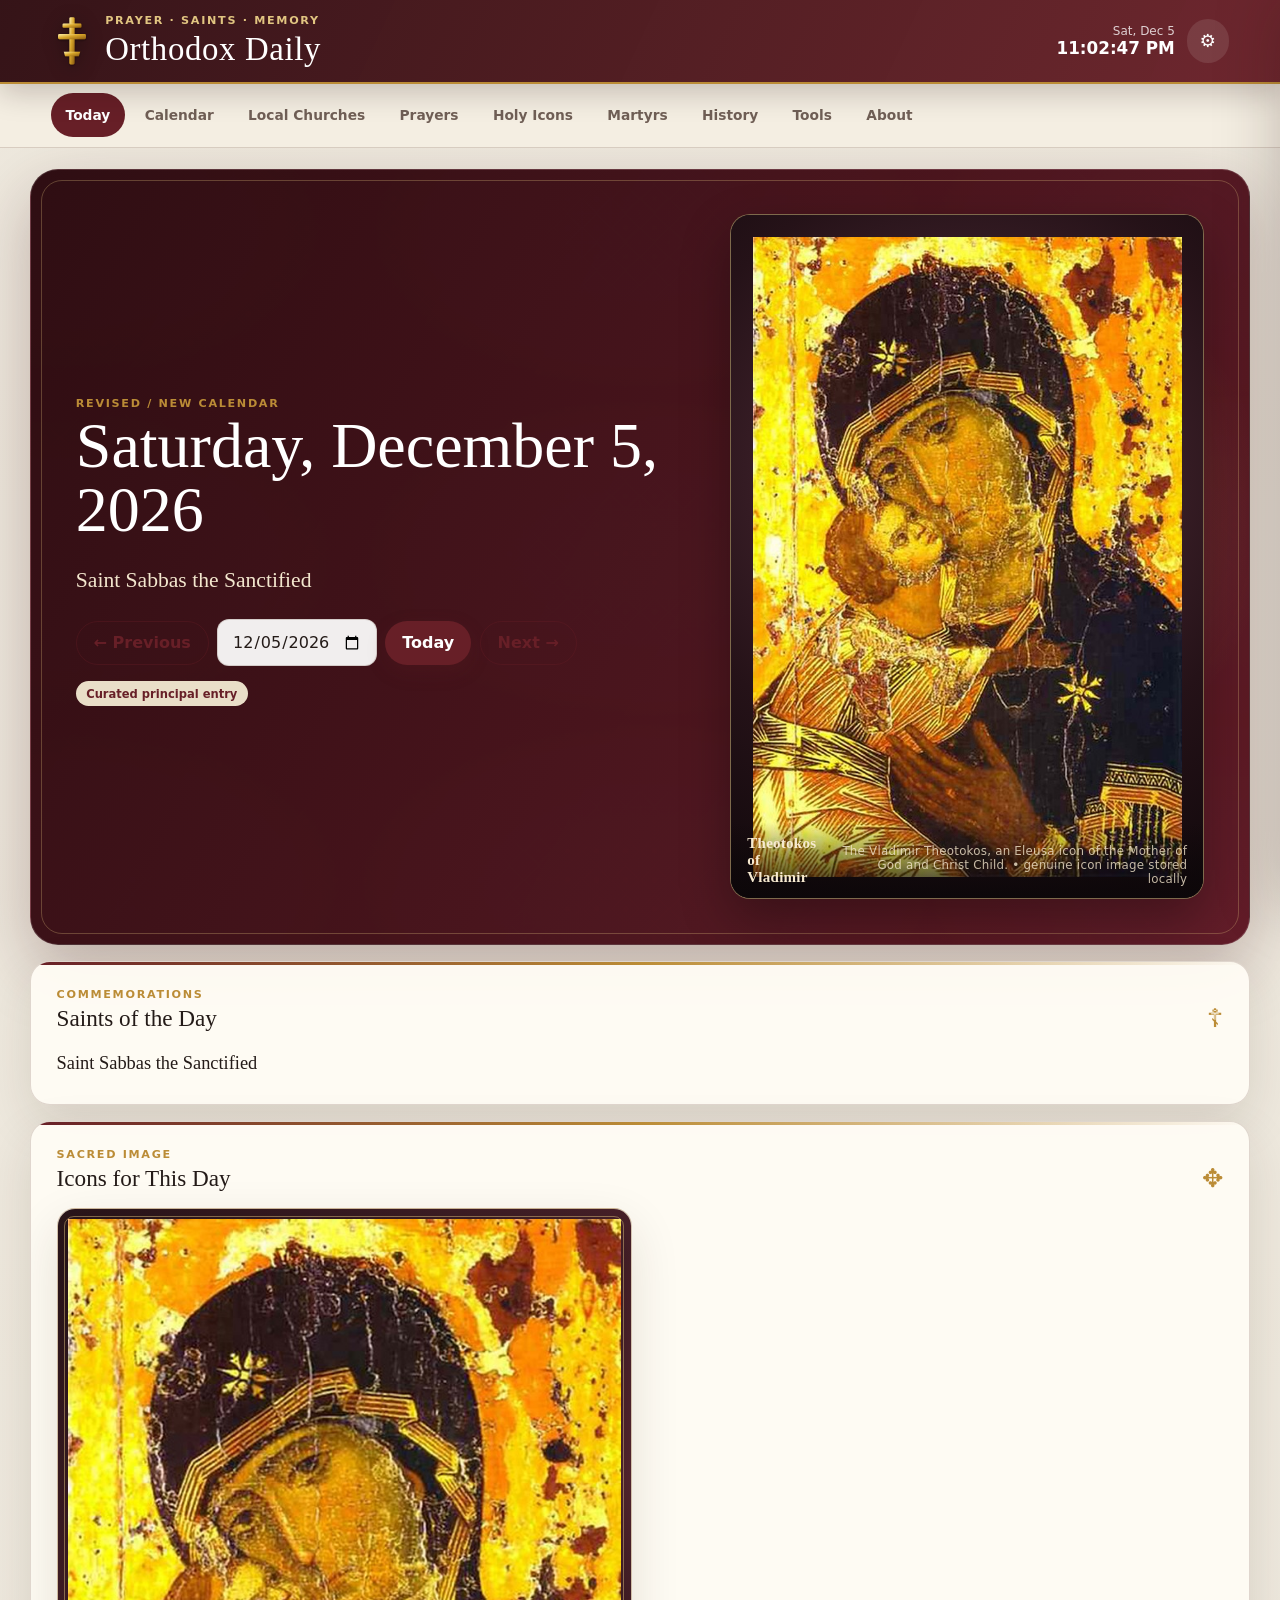
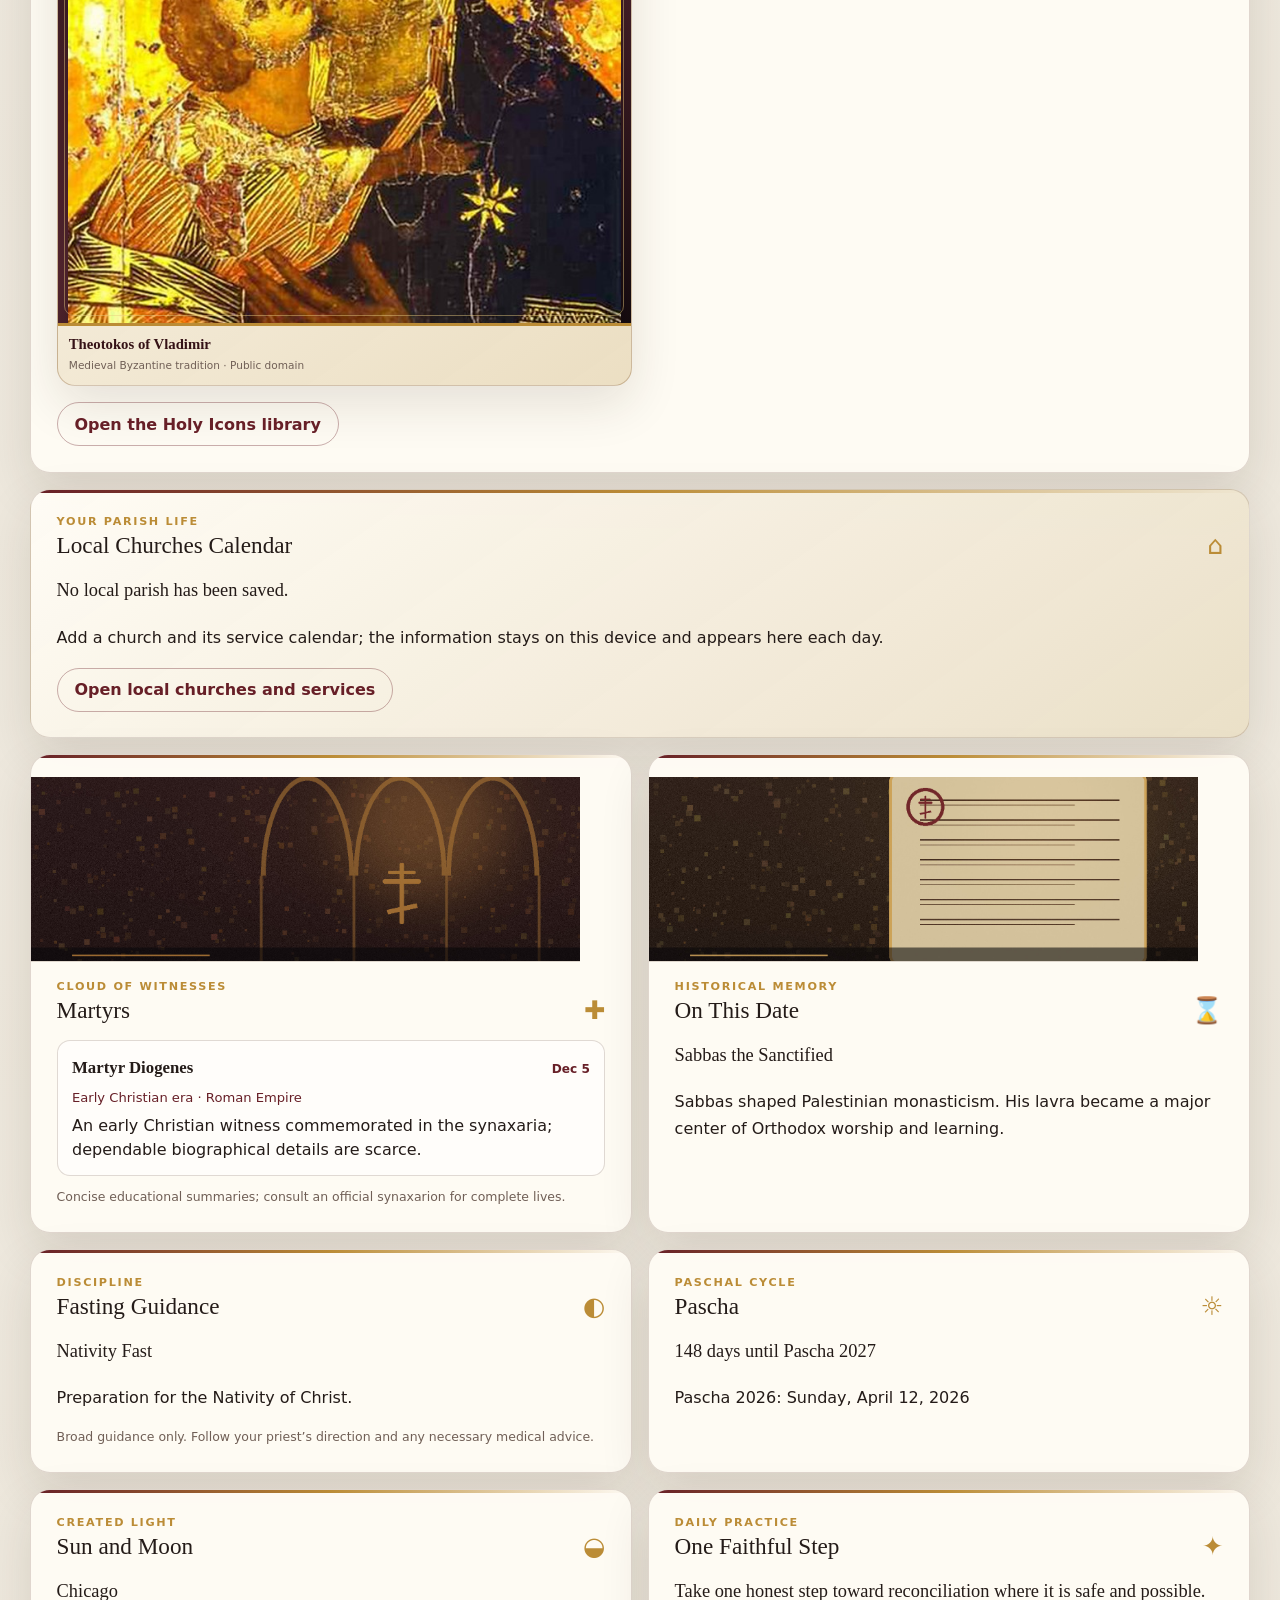
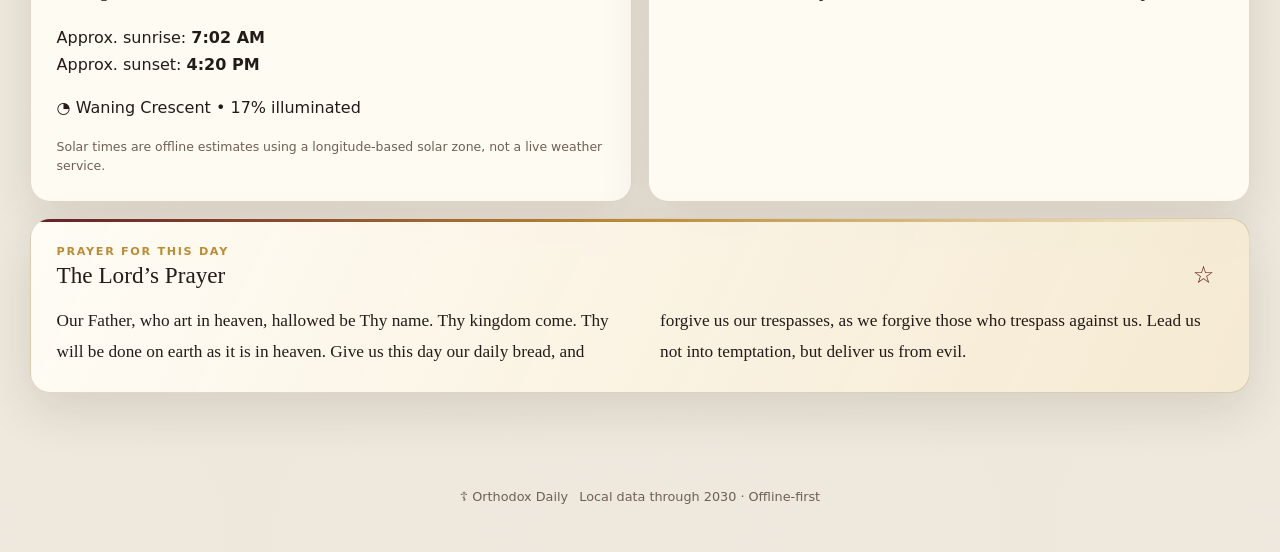
==== commit 1b23ad64: "main main" ====
--- a/index.html
+++ b/index.html
@@ -5,7 +5,7 @@
   <meta name="viewport" content="width=device-width, initial-scale=1, viewport-fit=cover">
   <meta name="theme-color" content="#5c1b2e">
   <meta name="color-scheme" content="light">
-  <meta name="description" content="Offline Orthodox prayer, saints, martyrs, history and liturgical calendar through 2030.">
+  <meta name="description" content="Offline Orthodox prayer, local parish calendar, genuine holy icons, saints, martyrs, history, and calendar through 2030.">
   <meta name="apple-mobile-web-app-capable" content="yes">
   <meta name="apple-mobile-web-app-status-bar-style" content="black-translucent">
   <meta name="apple-mobile-web-app-title" content="Orthodox Daily">
@@ -39,7 +39,9 @@
   <nav class="tabbar" aria-label="Primary navigation">
     <button class="tab active" data-view="today" type="button">Today</button>
     <button class="tab" data-view="calendar" type="button">Calendar</button>
+    <button class="tab" data-view="churches" type="button">Local Churches</button>
     <button class="tab" data-view="prayers" type="button">Prayers</button>
+    <button class="tab" data-view="icons" type="button">Holy Icons</button>
     <button class="tab" data-view="martyrs" type="button">Martyrs</button>
     <button class="tab" data-view="history" type="button">History</button>
     <button class="tab" data-view="tools" type="button">Tools</button>
@@ -74,6 +76,18 @@
           <div id="saintsContent" class="prose"></div>
         </article>
 
+        <article class="card span-2 sacred-icons-card">
+          <div class="card-heading"><div><p class="eyebrow">Sacred image</p><h3>Icons for This Day</h3></div><span class="symbol">✥</span></div>
+          <div id="todayIconGallery" class="today-icon-grid"></div>
+          <div class="card-actions"><button class="button quiet" data-open-view="icons" type="button">Open the Holy Icons library</button></div>
+        </article>
+
+        <article class="card span-2 local-church-summary-card">
+          <div class="card-heading"><div><p class="eyebrow">Your parish life</p><h3>Local Churches Calendar</h3></div><span class="symbol">⌂</span></div>
+          <div id="todayChurchSummary" class="prose"></div>
+          <div class="card-actions"><button class="button quiet" data-open-view="churches" type="button">Open local churches and services</button></div>
+        </article>
+
         <article class="card">
           <img id="todayMartyrImage" class="card-image" src="assets/art/witness-01-catacomb.jpg" alt="Original artwork honoring Christian martyrs">
           <div class="card-heading"><div><p class="eyebrow">Cloud of witnesses</p><h3>Martyrs</h3></div><span class="symbol">✚</span></div>
@@ -112,6 +126,63 @@
       <div id="calendarGrid" class="calendar-grid"></div>
     </section>
 
+    <section class="view" data-view-panel="churches" aria-labelledby="churchesHeading">
+      <div class="section-intro">
+        <p class="eyebrow">Parish calendar · stored on this device</p>
+        <h2 id="churchesHeading">Local Churches Calendar</h2>
+        <p>Add your parish or nearby Orthodox churches, keep service times, and import or export iCalendar files. Nothing is uploaded by this app.</p>
+      </div>
+      <div class="churches-grid">
+        <article class="card church-form-card">
+          <p class="eyebrow">Church directory</p>
+          <h3>Add a Local Church</h3>
+          <form id="churchForm" class="stack-form">
+            <label>Church name<input id="churchName" name="churchName" required maxlength="100" placeholder="Holy Trinity Orthodox Church"></label>
+            <div class="form-grid two-col">
+              <label>Jurisdiction<input id="churchJurisdiction" name="churchJurisdiction" maxlength="80" placeholder="OCA, GOARCH, Antiochian…"></label>
+              <label>City or region<input id="churchCity" name="churchCity" maxlength="100" placeholder="City, State"></label>
+            </div>
+            <label>Website<input id="churchWebsite" name="churchWebsite" inputmode="url" maxlength="300" placeholder="https://…"></label>
+            <label>Published calendar link<input id="churchCalendarUrl" name="churchCalendarUrl" inputmode="url" maxlength="300" placeholder="https://…"></label>
+            <label>Notes<textarea id="churchNotes" name="churchNotes" rows="3" maxlength="500" placeholder="Confession hours, parking, contact notes…"></textarea></label>
+            <label class="check-label"><input id="churchPrimary" name="churchPrimary" type="checkbox"> Make this my primary church</label>
+            <button class="button" type="submit">Save church locally</button>
+          </form>
+        </article>
+
+        <article class="card church-directory-card">
+          <div class="card-heading"><div><p class="eyebrow">Saved locally</p><h3>My Churches</h3></div><span id="churchCount" class="badge">0 churches</span></div>
+          <div id="churchList" class="church-list"></div>
+        </article>
+
+        <article class="card church-event-form-card">
+          <p class="eyebrow">Service or parish event</p>
+          <h3>Add to the Local Calendar</h3>
+          <form id="churchEventForm" class="stack-form">
+            <label>Church<select id="eventChurch" required></select></label>
+            <label>Service or event<input id="eventTitle" required maxlength="120" placeholder="Divine Liturgy"></label>
+            <div class="form-grid three-col">
+              <label>Date<input id="eventDate" type="date" required></label>
+              <label>Starts<input id="eventStart" type="time"></label>
+              <label>Ends<input id="eventEnd" type="time"></label>
+            </div>
+            <label>Notes<textarea id="eventNotes" rows="3" maxlength="500" placeholder="Feast, meal, choir rehearsal, address change…"></textarea></label>
+            <button class="button" type="submit">Add event</button>
+          </form>
+          <div class="ics-tools">
+            <label>Church for imported events<select id="icsChurchSelect"></select></label>
+            <label class="button quiet file-button">Import .ics calendar<input id="icsImport" type="file" accept="text/calendar,.ics"></label>
+            <button id="exportIcs" class="button quiet" type="button">Export local calendar (.ics)</button>
+          </div>
+        </article>
+
+        <article class="card church-events-card">
+          <div class="card-heading"><div><p class="eyebrow">Services and events</p><h3>Upcoming Local Calendar</h3></div><span id="churchEventCount" class="badge">0 events</span></div>
+          <div id="churchEventList" class="church-event-list"></div>
+        </article>
+      </div>
+    </section>
+
     <section class="view" data-view-panel="prayers" aria-labelledby="prayersHeading">
       <div class="section-intro"><p class="eyebrow">Prayer book</p><h2 id="prayersHeading">Prayers for Daily Life</h2><p>Search the local prayer library, filter it by category, and save favorites on this device.</p></div>
       <div class="filter-row">
@@ -120,6 +191,28 @@
         <label class="check-label"><input id="favoritesOnly" type="checkbox"> Favorites only</label>
       </div>
       <div id="prayerLibrary" class="library-grid"></div>
+    </section>
+
+    <section class="view" data-view-panel="icons" aria-labelledby="iconsHeading">
+      <div class="section-intro">
+        <p class="eyebrow">Theotokos · archangels · saints · martyrs</p>
+        <h2 id="iconsHeading">Holy Icons</h2>
+        <p>A local library of genuine Orthodox icon images. The Theotokos and the Archangels are given priority, followed by saints and martyrs represented in the calendar.</p>
+      </div>
+      <div id="priorityIconStrip" class="priority-icon-strip"></div>
+      <div class="filter-row icon-toolbar">
+        <input id="iconSearch" type="search" placeholder="Search the Theotokos, an archangel, saint, martyr, feast, or era…" aria-label="Search holy icons">
+        <select id="iconCategory" aria-label="Icon category">
+          <option value="all">All icons</option>
+          <option value="theotokos">Theotokos / Mother of God</option>
+          <option value="archangels">Archangels</option>
+          <option value="saints">Saints</option>
+          <option value="martyrs">Martyrs</option>
+        </select>
+        <span id="iconCount" class="badge" aria-live="polite"></span>
+      </div>
+      <div id="iconGallery" class="icon-gallery"></div>
+      <p class="fine-print icon-source-note">The images are stored in this repository for offline use. Each card identifies its era and reuse status; full source notes are included with the project.</p>
     </section>
 
     <section class="view" data-view-panel="martyrs" aria-labelledby="martyrsHeading">
@@ -166,7 +259,7 @@
     <section class="view" data-view-panel="about" aria-labelledby="aboutHeading">
       <div class="section-intro"><p class="eyebrow">About this app</p><h2 id="aboutHeading">Orthodox Daily</h2><p>A static, offline-first devotional and historical reference designed for GitHub Pages.</p></div>
       <div class="about-grid">
-        <article class="card span-2 prose"><h3>Local by design</h3><p>Calendar, prayer, martyr, history, fasting, and image data are stored in this repository. The app has no required cloud database, login, analytics, or advertising.</p></article>
+        <article class="card span-2 prose"><h3>Local by design</h3><p>Calendar, local church, prayer, martyr, history, fasting, and icon data are stored in this repository. The app has no required cloud database, login, analytics, or advertising.</p></article>
         <article class="card prose"><h3>Important limits</h3><p>Orthodox jurisdictions differ in calendar use, local saints, fasting practice, and lectionary details. Follow your priest and official parish calendar.</p></article>
         <article class="card prose"><h3>Sources</h3><p>Calendar and biographical summaries are concise educational references. Approximate dates are marked, and uncertain traditions are described cautiously. Full notes are in the repository.</p></article>
         <article class="card prose"><h3>Updates</h3><p>The service worker checks for newer published files. A refreshed GitHub Pages deployment replaces the offline cache automatically.</p><button id="checkUpdate" class="button quiet" type="button">Check for update</button></article>
--- a/css/styles.css
+++ b/css/styles.css
@@ -480,3 +480,245 @@
   .martyr-toolbar { display: grid; grid-template-columns: 1fr; }
   .martyr-toolbar #martyrCount { justify-self: start; }
 }
+
+/* v1.3 — genuine icon library and local parish calendars */
+.card-actions { display:flex; flex-wrap:wrap; gap:.6rem; margin-top:1rem; }
+.inline-links, .church-links, .church-actions, .ics-tools {
+  display:flex; flex-wrap:wrap; align-items:center; gap:.65rem;
+}
+.text-link { color:var(--wine); font-weight:800; text-underline-offset:3px; }
+.button.small { min-height:38px; padding:.48rem .78rem; font-size:.78rem; }
+
+.hero-art img.icon-mode {
+  object-fit:contain;
+  padding:clamp(.75rem,2vw,1.35rem);
+  background:radial-gradient(circle at 50% 38%,#5c3340 0,#251218 63%,#10080b 100%);
+}
+.card-image.icon-card-image {
+  object-fit:contain;
+  padding:.65rem;
+  background:linear-gradient(140deg,#2c141b,#6a2a36 55%,#221016);
+}
+
+.today-icon-grid {
+  display:grid;
+  grid-template-columns:repeat(2,minmax(0,1fr));
+  gap:1rem;
+}
+.priority-icon-strip {
+  display:grid;
+  grid-template-columns:repeat(7,minmax(0,1fr));
+  gap:.8rem;
+  margin:.25rem 0 1.35rem;
+}
+.icon-gallery {
+  display:grid;
+  grid-template-columns:repeat(4,minmax(0,1fr));
+  gap:1rem;
+}
+.icon-card {
+  min-width:0;
+  margin:0;
+  display:flex;
+  flex-direction:column;
+  overflow:hidden;
+  border:1px solid rgba(126,82,38,.32);
+  border-radius:18px;
+  background:linear-gradient(145deg,rgba(255,252,245,.98),rgba(234,220,190,.93));
+  box-shadow:var(--shadow);
+}
+.icon-frame {
+  position:relative;
+  display:grid;
+  place-items:center;
+  aspect-ratio:4/5;
+  min-height:0;
+  padding:.65rem;
+  overflow:hidden;
+  background:
+    radial-gradient(circle at 50% 38%,rgba(176,119,56,.38),transparent 45%),
+    linear-gradient(145deg,#2a151a,#5b2833 60%,#180d11);
+  border-bottom:3px solid var(--gold);
+}
+.icon-frame::after {
+  content:"";
+  position:absolute;
+  inset:.42rem;
+  pointer-events:none;
+  border:1px solid rgba(232,202,128,.46);
+  border-radius:10px;
+}
+.icon-frame img {
+  width:100%;
+  height:100%;
+  object-fit:contain;
+  filter:drop-shadow(0 12px 18px rgba(0,0,0,.38));
+}
+.icon-card figcaption { display:grid; gap:.28rem; padding:.85rem .9rem 1rem; }
+.icon-card figcaption strong { font-family:var(--serif); font-size:1.04rem; color:var(--wine-dark); }
+.icon-card figcaption span { color:var(--ink); line-height:1.45; font-size:.84rem; }
+.icon-card figcaption small { color:var(--muted); line-height:1.4; }
+.icon-card.compact figcaption { padding:.65rem .7rem .8rem; }
+.icon-card.compact figcaption strong { font-size:.92rem; }
+.icon-card.compact figcaption span { display:none; }
+.icon-card.compact figcaption small { font-size:.66rem; }
+.priority-icon-strip .icon-frame { aspect-ratio:3/4; padding:.4rem; }
+#martyrVisuals { grid-template-columns:repeat(6,minmax(0,1fr)); }
+#martyrVisuals .icon-card { box-shadow:none; }
+#martyrVisuals .icon-frame { aspect-ratio:3/4; }
+.icon-toolbar { align-items:center; }
+.icon-toolbar input { flex:1 1 440px; }
+.icon-toolbar select { flex:0 1 260px; }
+.icon-source-note { margin-top:1.1rem; }
+.archive-thumb.icon-thumb {
+  height:118px;
+  object-fit:contain;
+  padding:.3rem;
+  background:linear-gradient(145deg,#2b151a,#5c2833);
+  border-color:rgba(187,140,54,.55);
+}
+
+.churches-grid {
+  display:grid;
+  grid-template-columns:repeat(2,minmax(0,1fr));
+  gap:1rem;
+}
+.stack-form { display:grid; gap:.9rem; }
+.stack-form label, .ics-tools label:not(.file-button) {
+  display:grid;
+  gap:.38rem;
+  min-width:0;
+  color:var(--wine-dark);
+  font-weight:800;
+  font-size:.84rem;
+}
+.stack-form input, .stack-form select, .stack-form textarea, .ics-tools select {
+  width:100%;
+  min-width:0;
+  border:1px solid var(--line);
+  border-radius:12px;
+  padding:.72rem .8rem;
+  background:rgba(255,255,255,.95);
+  color:var(--ink);
+}
+.stack-form textarea { resize:vertical; line-height:1.5; }
+.form-grid { display:grid; gap:.75rem; }
+.form-grid.two-col { grid-template-columns:repeat(2,minmax(0,1fr)); }
+.form-grid.three-col { grid-template-columns:repeat(3,minmax(0,1fr)); }
+.church-list, .church-event-list { display:grid; gap:.8rem; }
+.church-item, .church-event-item {
+  min-width:0;
+  padding:1rem;
+  border:1px solid var(--line);
+  border-radius:15px;
+  background:rgba(255,255,255,.58);
+}
+.church-item.primary { border-color:rgba(187,140,54,.65); box-shadow:inset 4px 0 0 var(--gold); }
+.church-item-heading { display:flex; align-items:flex-start; justify-content:space-between; gap:.8rem; }
+.church-item h4, .church-event-item h4 { margin:0; font-family:var(--serif); font-size:1.08rem; }
+.church-item-heading p, .church-event-item p { margin:.28rem 0 0; line-height:1.45; }
+.church-notes, .event-notes { color:var(--muted); font-size:.84rem; }
+.church-actions { margin-top:.8rem; }
+.church-links { margin-top:.65rem; }
+.church-event-item {
+  display:grid;
+  grid-template-columns:58px minmax(0,1fr) 42px;
+  gap:.85rem;
+  align-items:center;
+}
+.church-event-item.compact {
+  grid-template-columns:50px minmax(0,1fr);
+  padding:.75rem;
+  margin-top:.6rem;
+}
+.event-date-block {
+  display:grid;
+  place-items:center;
+  align-content:center;
+  min-height:58px;
+  padding:.38rem;
+  border-radius:12px;
+  background:var(--wine);
+  color:white;
+  line-height:1;
+}
+.event-date-block strong { font-size:1.28rem; }
+.event-date-block span { margin-top:.2rem; font-size:.68rem; text-transform:uppercase; letter-spacing:.08em; }
+.event-delete { background:var(--paper-deep); color:var(--wine); }
+.ics-tools { margin-top:1rem; padding-top:1rem; border-top:1px solid var(--line); align-items:end; }
+.ics-tools label:not(.file-button) { flex:1 1 220px; }
+.today-church-events { margin-top:.7rem; }
+.local-church-summary-card { background:linear-gradient(145deg,rgba(255,252,245,.98),rgba(234,223,198,.94)); }
+
+.calendar-markers { display:flex; align-items:center; gap:4px; margin-top:auto; min-height:8px; }
+.calendar-markers .calendar-dot { margin-top:0; }
+.calendar-local-dot {
+  width:8px;
+  height:8px;
+  border-radius:2px;
+  background:var(--blue);
+  box-shadow:0 0 0 2px rgba(36,71,94,.12);
+}
+
+@media (max-width: 1199px) {
+  .priority-icon-strip { grid-template-columns:repeat(4,minmax(0,1fr)); }
+  .icon-gallery { grid-template-columns:repeat(3,minmax(0,1fr)); }
+  #martyrVisuals { grid-template-columns:repeat(3,minmax(0,1fr)); }
+}
+@media (max-width: 900px) {
+  .churches-grid { grid-template-columns:1fr; }
+  .icon-gallery { grid-template-columns:repeat(2,minmax(0,1fr)); }
+  .priority-icon-strip { grid-template-columns:repeat(3,minmax(0,1fr)); }
+  .today-icon-grid { grid-template-columns:repeat(2,minmax(0,1fr)); }
+}
+@media (max-width: 620px) {
+  .form-grid.two-col, .form-grid.three-col { grid-template-columns:1fr; }
+  .priority-icon-strip { display:flex; overflow-x:auto; scroll-snap-type:x proximity; padding-bottom:.35rem; }
+  .priority-icon-strip .icon-card { flex:0 0 min(72vw,260px); scroll-snap-align:start; }
+  .icon-gallery { grid-template-columns:1fr 1fr; gap:.7rem; }
+  .icon-card figcaption { padding:.65rem; }
+  .icon-card figcaption span { font-size:.76rem; }
+  .today-icon-grid { grid-template-columns:1fr 1fr; gap:.65rem; }
+  #martyrVisuals { display:flex; overflow-x:auto; scroll-snap-type:x proximity; }
+  #martyrVisuals .icon-card { flex:0 0 min(68vw,240px); scroll-snap-align:start; }
+  .church-event-item { grid-template-columns:52px minmax(0,1fr) 42px; gap:.55rem; padding:.75rem; }
+}
+@media (max-width: 430px) {
+  .icon-gallery, .today-icon-grid { grid-template-columns:1fr; }
+  .icon-frame { aspect-ratio:4/4.7; }
+  .church-item-heading { display:grid; }
+  .church-event-item { grid-template-columns:48px minmax(0,1fr); }
+  .church-event-item .event-delete { grid-column:1 / -1; width:100%; border-radius:999px; }
+  .ics-tools > * { width:100%; }
+}
+@media (min-width: 1800px) {
+  .icon-gallery { grid-template-columns:repeat(5,minmax(0,1fr)); }
+  .churches-grid { grid-template-columns:repeat(2,minmax(0,1fr)); }
+}
+@media (min-width: 2600px) {
+  .icon-gallery { grid-template-columns:repeat(6,minmax(0,1fr)); }
+  .priority-icon-strip { grid-template-columns:repeat(7,minmax(0,1fr)); }
+}
+
+/* Prevent an empty status toast from appearing as a decorative pill. */
+.toast:empty, .toast:not(.show) { visibility:hidden; pointer-events:none; }
+.toast.show { visibility:visible; }
+
+/* Keep checkbox labels horizontal inside stacked forms. */
+.stack-form .check-label {
+  display:flex;
+  grid-template-columns:none;
+  align-items:center;
+  gap:.6rem;
+  font-weight:750;
+  color:var(--muted);
+}
+.stack-form .check-label input[type="checkbox"] {
+  flex:0 0 auto;
+  width:22px;
+  min-width:22px;
+  height:22px;
+  min-height:22px;
+  margin:0;
+  padding:0;
+}
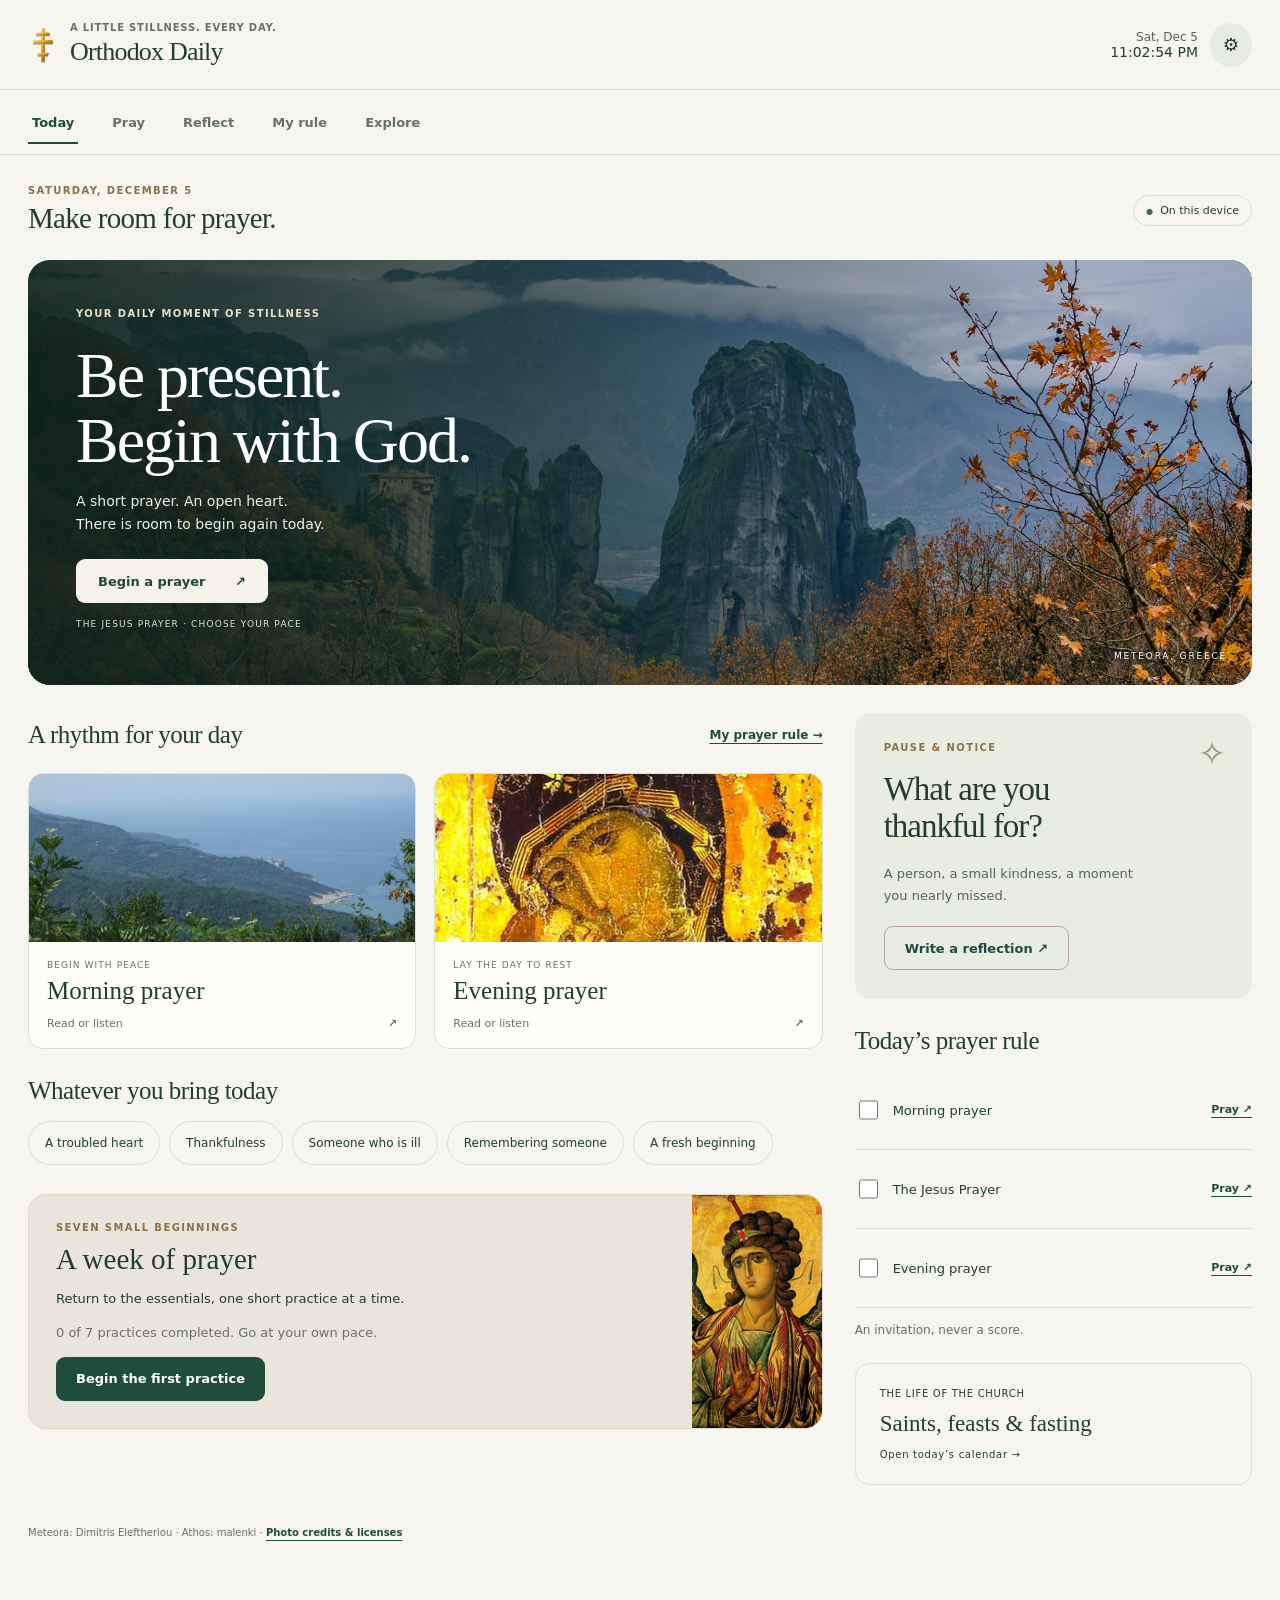
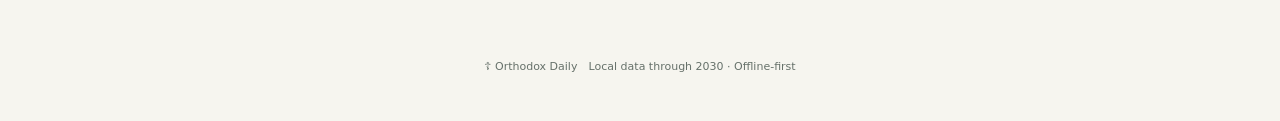
==== commit 768b99c9: "Upgrade Orthodox Daily to version 2.0 Add a responsive prayer companion, guided sessions, gratitude " ====
--- a/index.html
+++ b/index.html
@@ -3,7 +3,7 @@
 <head>
   <meta charset="utf-8">
   <meta name="viewport" content="width=device-width, initial-scale=1, viewport-fit=cover">
-  <meta name="theme-color" content="#5c1b2e">
+  <meta name="theme-color" content="#173e37">
   <meta name="color-scheme" content="light">
   <meta name="description" content="Offline Orthodox prayer, local parish calendar, genuine holy icons, saints, martyrs, history, and calendar through 2030.">
   <meta name="apple-mobile-web-app-capable" content="yes">
@@ -13,6 +13,7 @@
   <link rel="icon" href="assets/icon-192.png">
   <link rel="apple-touch-icon" href="assets/icon-192.png">
   <link rel="stylesheet" href="css/styles.css">
+  <link rel="stylesheet" href="css/companion.css">
   <title>Orthodox Daily</title>
 </head>
 <body>
@@ -22,7 +23,7 @@
     <div class="brand" aria-label="Orthodox Daily">
       <img src="assets/cross.svg" alt="" width="42" height="56">
       <div>
-        <p class="eyebrow">Prayer · Saints · Memory</p>
+        <p class="eyebrow">A little stillness. Every day.</p>
         <h1>Orthodox Daily</h1>
       </div>
     </div>
@@ -37,19 +38,56 @@
   </header>
 
   <nav class="tabbar" aria-label="Primary navigation">
-    <button class="tab active" data-view="today" type="button">Today</button>
-    <button class="tab" data-view="calendar" type="button">Calendar</button>
-    <button class="tab" data-view="churches" type="button">Local Churches</button>
-    <button class="tab" data-view="prayers" type="button">Prayers</button>
-    <button class="tab" data-view="icons" type="button">Holy Icons</button>
-    <button class="tab" data-view="martyrs" type="button">Martyrs</button>
-    <button class="tab" data-view="history" type="button">History</button>
-    <button class="tab" data-view="tools" type="button">Tools</button>
-    <button class="tab" data-view="about" type="button">About</button>
+    <button class="tab active" aria-current="page" data-view="home" type="button">Today</button>
+    <button class="tab" data-view="prayers" type="button">Pray</button>
+    <button class="tab" data-view="reflect" type="button">Reflect</button>
+    <button class="tab" data-view="rule" type="button">My rule</button>
+    <button class="tab" data-view="explore" type="button">Explore</button>
   </nav>
 
   <main id="mainContent">
-    <section class="view active" data-view-panel="today" aria-labelledby="heroDate">
+    <section class="view active companion" data-view-panel="home" aria-labelledby="welcomeTitle">
+      <div class="welcome-row"><div><p id="companionDate" class="eyebrow"></p><h2 id="welcomeTitle">Make room for prayer.</h2></div><span id="connectionState" class="connection-pill">On this device</span></div>
+      <article class="retreat-hero">
+        <img src="assets/photos/meteora.jpg" alt="Rousanou Monastery above the wooded cliffs of Meteora, Greece" fetchpriority="high" width="2000" height="1403">
+        <div class="retreat-copy"><p class="eyebrow">YOUR DAILY MOMENT OF STILLNESS</p><h2>Be present.<br>Begin with God.</h2><p>A short prayer. An open heart.<br>There is room to begin again today.</p><button class="button cream" data-session="jesus">Begin a prayer <span aria-hidden="true">↗</span></button><span class="hero-meta">THE JESUS PRAYER · CHOOSE YOUR PACE</span></div>
+        <span class="place-caption">METEORA, GREECE</span>
+      </article>
+      <div class="home-columns"><div>
+        <div class="section-heading"><h3>A rhythm for your day</h3><button class="text-button" data-open-view="rule">My prayer rule →</button></div>
+        <div class="session-grid">
+          <button class="session-tile" data-session="morning"><img src="assets/photos/athos.jpg" alt="Stavronikita Monastery and the Aegean Sea" loading="lazy"><span class="tile-copy"><small>BEGIN WITH PEACE</small><strong>Morning prayer</strong><span>Read or listen <b aria-hidden="true">↗</b></span></span></button>
+          <button class="session-tile evening-tile" data-session="evening"><img src="assets/icons/theotokos-vladimir.jpg" alt="Theotokos of Vladimir icon" loading="lazy"><span class="tile-copy"><small>LAY THE DAY TO REST</small><strong>Evening prayer</strong><span>Read or listen <b aria-hidden="true">↗</b></span></span></button>
+        </div>
+        <div class="section-heading"><h3>Whatever you bring today</h3></div><div class="need-chips"><button data-session="anxiety">A troubled heart</button><button data-session="gratitude">Thankfulness</button><button data-session="sick">Someone who is ill</button><button data-session="departed">Remembering someone</button><button data-session="forgiveness">A fresh beginning</button></div>
+        <article class="path-card"><div><p class="eyebrow">SEVEN SMALL BEGINNINGS</p><h3>A week of prayer</h3><p>Return to the essentials, one short practice at a time.</p><p id="pathProgress" class="fine-print"></p><button id="continuePath" class="button">Begin the first practice</button></div><img src="assets/icons/archangel-gabriel.jpg" alt="Icon of the Archangel Gabriel" loading="lazy"></article>
+      </div><aside class="home-aside">
+        <article class="gratitude-invite"><span class="large-symbol" aria-hidden="true">✧</span><p class="eyebrow">PAUSE & NOTICE</p><h3>What are you <br>thankful for?</h3><p>A person, a small kindness, a moment you nearly missed.</p><button class="button quiet" data-open-view="reflect">Write a reflection ↗</button></article>
+        <article class="daily-rule-preview"><div class="section-heading"><h3>Today’s prayer rule</h3></div><div id="homeRule"></div><p class="fine-print">An invitation, never a score.</p></article>
+        <button class="calendar-link" data-open-view="today"><span>THE LIFE OF THE CHURCH</span><strong>Saints, feasts & fasting</strong><span>Open today’s calendar →</span></button>
+      </aside></div>
+      <p class="photo-credit">Meteora: Dimitris Eleftheriou · Athos: malenki · <button class="text-button" data-open-view="about">Photo credits & licenses</button></p>
+    </section>
+    <section class="view companion" data-view-panel="reflect" aria-labelledby="reflectTitle">
+      <div class="section-intro"><p class="eyebrow">A quiet place to return</p><h2 id="reflectTitle">Notice the gifts.</h2><p>Remember the good. Name what is difficult. Bring both to God.</p></div>
+      <div class="reflect-layout"><article class="card"><form id="reflectionForm" class="stack-form">
+        <label>Reflection date<input type="date" id="reflectionDate" required></label>
+        <label>How are you arriving today?<select id="reflectionMood"><option value="">Choose a word, if you like</option><option>Peaceful</option><option>Grateful</option><option>Hopeful</option><option>Tired</option><option>Anxious</option><option>Grieving</option></select></label>
+        <label>What am I thankful for?<textarea id="gratitudeText" rows="4" maxlength="6000" placeholder="Today, I’m thankful for…"></textarea></label>
+        <label>What am I placing in God’s hands?<textarea id="surrenderText" rows="3" maxlength="6000" placeholder="Something I don’t have to carry alone…"></textarea></label>
+        <label>One act of kindness for tomorrow<textarea id="kindnessText" rows="2" maxlength="3000" placeholder="One small, possible thing…"></textarea></label>
+        <div class="button-row"><button class="button" type="submit">Save reflection</button><button class="button quiet" type="button" id="deleteReflection">Delete this entry</button></div>
+      </form><p class="fine-print">Stored in this browser, without encryption or cloud sync. Anyone using this browser profile may see it. Export a backup before clearing site data.</p></article>
+      <aside><article class="card"><h3>Past reflections</h3><div id="reflectionHistory"></div></article><article class="card intention-card"><p class="eyebrow">Remember in prayer</p><h3>My prayer intentions</h3><form id="intentionForm" class="stack-form"><label>A name or intention<input id="intentionText" required maxlength="180" placeholder="For someone I love…"></label><button class="button" type="submit">Add intention</button><button id="cancelIntentionEdit" class="button quiet" type="button" hidden>Cancel editing</button></form><div id="intentionList"></div></article></aside></div>
+    </section>
+    <section class="view companion" data-view-panel="rule" aria-labelledby="ruleTitle">
+      <div class="section-intro"><p class="eyebrow">Faithfulness in small things</p><h2 id="ruleTitle">Your daily prayer rule.</h2><p>Keep it modest and sustainable. Agree on a prayer rule with your priest.</p></div>
+      <div class="reflect-layout"><article class="card"><h3>Today’s practice</h3><div id="fullRule"></div><p id="practiceSummary" class="fine-print"></p><h3>Choose your daily rhythm</h3><div id="ruleChoices"></div><div class="button-row"><label>Reminder time<input id="reminderTime" type="time" value="08:00"></label><button class="button quiet" id="downloadReminder">Add daily calendar reminder</button></div><p class="fine-print">Downloads a repeating calendar event. Import it into your calendar and enable its alert. This app does not send push notifications.</p></article>
+      <aside><article class="card"><h3>Make yourself at home</h3><form id="profileForm" class="stack-form"><label>What should we call you?<input id="profileName" maxlength="40" placeholder="Your first name"></label><label>Reading size<select id="readingSize"><option value="normal">Standard</option><option value="large">Larger</option></select></label><button class="button" type="submit">Save preferences</button></form><p class="fine-print">This is a local display name, not an account or reserved username.</p></article><article class="card"><h3>Your recent rhythm</h3><div id="weeklyRhythm" class="weekly-rhythm"></div><p class="fine-print">Days with a prayer marked complete. No streaks to lose.</p><button class="button quiet" data-open-view="tools">Backup & original journal →</button></article></aside></div>
+    </section>
+    <section class="view companion" data-view-panel="explore" aria-labelledby="exploreTitle"><div class="section-intro"><p class="eyebrow">Rooted in the Church</p><h2 id="exploreTitle">A living tradition.</h2><p>Your calendar, parish life, sacred images, and the witnesses who came before us.</p></div><div class="explore-grid">
+<button class="explore-card" data-open-view="today"><strong>The Orthodox day</strong><span>Saints, feasts, and fasting guidance</span><b aria-hidden="true">↗</b></button><button class="explore-card" data-open-view="calendar"><strong>Liturgical calendar</strong><span>Browse the church year through 2030</span><b aria-hidden="true">↗</b></button><button class="explore-card" data-open-view="churches"><strong>Your parish</strong><span>Churches, services, and local calendars</span><b aria-hidden="true">↗</b></button><button class="explore-card" data-open-view="icons"><strong>Holy icons</strong><span>The Theotokos, archangels, and saints</span><b aria-hidden="true">↗</b></button><button class="explore-card" data-open-view="martyrs"><strong>Cloud of witnesses</strong><span>Lives remembered in the Church</span><b aria-hidden="true">↗</b></button><button class="explore-card" data-open-view="history"><strong>History</strong><span>Events and moments of Orthodox history</span><b aria-hidden="true">↗</b></button><button class="explore-card" data-open-view="tools"><strong>Prayer tools</strong><span>Stillness timer, original journal, and backups</span><b aria-hidden="true">↗</b></button><button class="explore-card" data-open-view="about"><strong>About & sources</strong><span>Privacy, photo credits, and app information</span><b aria-hidden="true">↗</b></button></div></section>
+    <section class="view" data-view-panel="today" aria-labelledby="heroDate">
       <div id="rangeNotice" class="notice hidden"></div>
       <article class="hero">
         <div class="hero-content">
@@ -262,11 +300,14 @@
         <article class="card span-2 prose"><h3>Local by design</h3><p>Calendar, local church, prayer, martyr, history, fasting, and icon data are stored in this repository. The app has no required cloud database, login, analytics, or advertising.</p></article>
         <article class="card prose"><h3>Important limits</h3><p>Orthodox jurisdictions differ in calendar use, local saints, fasting practice, and lectionary details. Follow your priest and official parish calendar.</p></article>
         <article class="card prose"><h3>Sources</h3><p>Calendar and biographical summaries are concise educational references. Approximate dates are marked, and uncertain traditions are described cautiously. Full notes are in the repository.</p></article>
-        <article class="card prose"><h3>Updates</h3><p>The service worker checks for newer published files. A refreshed GitHub Pages deployment replaces the offline cache automatically.</p><button id="checkUpdate" class="button quiet" type="button">Check for update</button></article>
-        <article class="card prose"><h3>Build</h3><p>Version <strong id="appVersion">—</strong></p><p>Local data window: January 1, 2026–December 31, 2030.</p></article>
+        <article class="card prose"><h3>Install on your phone</h3><p>On iPhone, open this site in Safari, choose Share, then Add to Home Screen. On Android, open the browser menu and choose Install app or Add to Home screen. Allow the first visit to finish loading before going offline.</p></article><article class="card prose"><h3>Updates</h3><p>The service worker checks for newer published files. A new deployment updates the offline cache. Save your work and reload when an update is available.</p><button id="checkUpdate" class="button quiet" type="button">Check for update</button></article>
+        <article class="card prose"><h3>Photographs</h3><p>Meteora: <a href="https://commons.wikimedia.org/wiki/File:Rousanou_Monastery_Meteora_Landscape.jpg" target="_blank" rel="noopener">Dimitris Eleftheriou</a>, <a href="https://creativecommons.org/licenses/by-sa/4.0/">CC BY-SA 4.0</a>. Mount Athos: <a href="https://commons.wikimedia.org/wiki/File:Mount_Athos-_Monastery_Stavronikita,_wood_and_sea_(from_distance).jpg" target="_blank" rel="noopener">malenki</a>, <a href="https://creativecommons.org/licenses/by-sa/3.0/">CC BY-SA 3.0</a>. Resized and compressed; displayed with crops and overlays. Image derivatives retain their respective licenses. Existing icon credits are shown in the Holy Icons library.</p></article><article class="card prose"><h3>Personal entries</h3><p>Your display name, reflections, intentions, and prayer rule are saved locally. No login, cloud sync, analytics, or shared community is enabled. Backups include personal text; keep them somewhere private.</p></article><article class="card prose"><h3>Build</h3><p>Version <strong id="appVersion">—</strong></p><p>Local data window: January 1, 2026–December 31, 2030.</p></article>
       </div>
     </section>
   </main>
+
+
+  <dialog id="sessionDialog" aria-labelledby="sessionTitle"><div class="session-top"><span class="eyebrow">A MOMENT WITH GOD</span><button id="closeSession" class="icon-button" aria-label="Close prayer session">×</button></div><div class="session-body"><img class="session-cross" src="assets/cross.svg" alt="" width="40" height="60"><h2 id="sessionTitle"></h2><p id="sessionOrigin" class="fine-print"></p><p id="sessionGuidance"></p><div id="sessionPrayer" class="session-prayer"></div><label class="duration-label">Time set aside<select id="sessionDuration"><option value="1">1 minute</option><option value="3" selected>3 minutes</option><option value="5">5 minutes</option><option value="10">10 minutes</option></select></label><div id="sessionCountdown" class="session-countdown" role="timer">03:00</div><progress id="sessionProgress" value="0" max="180" aria-label="Prayer time elapsed"></progress><p id="sessionStatus" role="status">Begin when you are ready.</p><div class="button-row centered"><button class="button" id="sessionStart">Begin timer</button><button class="button quiet" id="sessionComplete">Mark prayer complete</button></div><details class="listen-settings"><summary>Listen with your device’s voice</summary><p class="fine-print">Optional text-to-speech, not a recorded narrator. Voice availability and offline support depend on your device. Only the published prayer text is read aloud.</p><label>Voice<select id="speechVoice"></select></label><label>Reading pace<select id="speechRate"><option value="0.75">Slower</option><option value="0.9" selected>Gentle</option><option value="1">Normal</option></select></label><div class="button-row centered"><button class="button quiet" id="speakPrayer">Read prayer</button><button class="button quiet" id="stopSpeech">Stop reading</button></div></details></div></dialog>
 
   <aside id="settingsDrawer" class="settings-drawer" aria-hidden="true" aria-labelledby="settingsHeading">
     <div class="drawer-heading"><h2 id="settingsHeading">Settings</h2><button id="closeSettings" class="icon-button" type="button" aria-label="Close settings">×</button></div>
@@ -281,6 +322,8 @@
   <footer><span>☦ Orthodox Daily</span><span>Local data through 2030 · Offline-first</span></footer>
   <noscript><div class="noscript">Orthodox Daily requires JavaScript for its local calendar and archive.</div></noscript>
   <script src="js/astronomy.js"></script>
+  <script src="js/storage.js"></script>
   <script src="js/app.js"></script>
+  <script src="js/companion.js"></script>
 </body>
 </html>
--- a/css/companion.css
+++ b/css/companion.css
@@ -0,0 +1,17 @@
+/* Orthodox Daily 2.0: a quiet, editorial prayer companion. */
+:root{--ink:#233c36;--muted:#66716a;--paper:#f6f5ef;--paper-deep:#e8ebe2;--wine:#204c40;--wine-dark:#142f28;--gold:#8b714a;--gold-pale:#e6d3a9;--line:#dbe0d7;--card:#fffef9;--shadow:none;--radius:18px;--green:#204c40}
+body{background:var(--paper);color:var(--ink)}
+.site-header{position:relative;background:var(--paper);color:var(--ink);border-bottom:1px solid var(--line);box-shadow:none;padding:22px max(28px,calc((100vw - 1240px)/2))}.brand h1{font-size:26px;letter-spacing:-.8px}.brand img{width:30px;height:42px;filter:none}.brand .eyebrow{color:var(--muted);font-size:10px;letter-spacing:.08em}.header-actions .icon-button{background:#e7ebe3;color:var(--ink)}.live-clock{font-size:11px;min-width:100px}.live-clock strong{font-weight:500;font-size:14px}.tabbar{top:0;background:rgba(246,245,239,.97);padding:10px max(28px,calc((100vw - 1240px)/2));gap:30px;backdrop-filter:blur(14px)}.tab{border-radius:0;padding:10px 4px;font-size:13px;font-weight:600}.tab.active{color:var(--wine);background:none;box-shadow:inset 0 -2px var(--wine)}main{width:min(1240px,calc(100% - 56px));padding-top:30px}.button{border-radius:9px;box-shadow:none;font-size:13px;padding:13px 20px}.button.quiet{border-color:var(--line)}.card::before{display:none}.card{box-shadow:none}.eyebrow{font-size:10px;font-weight:650;letter-spacing:.14em}.section-intro h2{letter-spacing:-1.2px}.section-heading{display:flex;align-items:center;justify-content:space-between;gap:10px;margin:28px 0 16px}.section-heading h3{font-family:var(--serif);font-weight:400;font-size:25px;letter-spacing:-.5px;margin:0}.text-button{padding:4px 0;border:0;background:none;color:var(--wine);font-size:12px;font-weight:600;line-height:1.5;text-decoration:underline;text-underline-offset:4px;cursor:pointer}.welcome-row{display:flex;justify-content:space-between;align-items:center;margin-bottom:25px;gap:16px}.welcome-row h2{font-family:var(--serif);font-size:29px;font-weight:400;letter-spacing:-.7px;margin:6px 0 0}.connection-pill{font-size:11px;border:1px solid var(--line);border-radius:30px;padding:8px 12px;white-space:nowrap}.connection-pill::before{content:'●';color:#446853;margin-right:7px;font-size:8px}.retreat-hero{position:relative;border-radius:22px;overflow:hidden;min-height:425px;background:#2c483b;color:white}.retreat-hero>img{position:absolute;inset:0;width:100%;height:100%;object-fit:cover;object-position:50% 48%}.retreat-hero::after{content:'';position:absolute;inset:0;background:linear-gradient(90deg,rgba(14,35,28,.92) 0%,rgba(17,39,31,.66) 40%,rgba(17,39,31,.03) 85%)}.retreat-copy{position:relative;z-index:1;padding:48px;max-width:640px}.retreat-copy .eyebrow{color:#e5dfc6;font-size:10px}.retreat-copy h2{font-family:var(--serif);font-weight:400;font-size:clamp(43px,5vw,64px);line-height:1.02;letter-spacing:-2px;margin:24px 0 16px}.retreat-copy p:not(.eyebrow){font-size:14px;line-height:1.7;color:#edf0e8}.button.cream{background:#f6f3e8;color:#21463a;padding:14px 22px;margin-top:8px}.cream span{margin-left:25px}.hero-meta{display:block;font-size:9px;letter-spacing:.13em;margin-top:16px;color:#d9e2d7}.place-caption{position:absolute;bottom:24px;right:25px;z-index:2;font-size:9px;letter-spacing:.2em;color:white;text-shadow:0 1px 5px #000}.home-columns{display:grid;grid-template-columns:minmax(0,2fr) minmax(260px,1fr);gap:32px}.session-grid{display:grid;grid-template-columns:1fr 1fr;gap:18px}.session-tile{display:block;padding:0;background:var(--card);border:1px solid var(--line);text-align:left;color:var(--ink);border-radius:15px;overflow:hidden;transition:transform .2s}.session-tile:hover{transform:translateY(-3px)}.session-tile>img{display:block;width:100%;height:168px;object-fit:cover;object-position:50% 48%}.evening-tile>img{object-position:50% 26%}.tile-copy{display:block;padding:18px}.tile-copy small{display:block;font-size:9px;letter-spacing:.12em;color:var(--muted)}.tile-copy strong{display:block;font-family:var(--serif);font-weight:400;font-size:25px;margin:7px 0 12px}.tile-copy>span{display:flex;justify-content:space-between;font-size:11px;color:var(--muted)}.need-chips{display:flex;flex-wrap:wrap;gap:9px}.need-chips button{border:1px solid var(--line);border-radius:30px;padding:12px 16px;background:transparent;color:var(--ink);font-size:12px}.need-chips button:hover{background:#e8ebe2}.home-aside{padding-top:28px}.gratitude-invite{padding:29px;background:#e9eddf;border-radius:16px;position:relative}.gratitude-invite .large-symbol{position:absolute;right:26px;top:21px;font-size:33px;color:#8c986d}.gratitude-invite h3{font-family:var(--serif);font-size:33px;font-weight:400;line-height:1.12;letter-spacing:-1px;margin:18px 0}.gratitude-invite>p:not(.eyebrow){font-size:13px;line-height:1.7;color:#56634e;max-width:250px}.gratitude-invite .button{margin-top:6px;color:#304c3b;border-color:#a9b79e}.rule-row{display:flex;align-items:center;gap:12px;border-bottom:1px solid var(--line);padding:14px 0;font-size:13px}.rule-row label{display:flex;align-items:center;gap:12px;flex:1;cursor:pointer}.rule-row input{width:19px;height:19px;accent-color:var(--wine);flex:none}.rule-row .text-button{font-size:11px}.path-card{background:#e9e5db;border:1px solid #e0dacc;border-radius:18px;margin-top:29px;display:grid;grid-template-columns:1fr 130px;overflow:hidden}.path-card>div{padding:27px}.path-card h3{font-family:var(--serif);font-weight:400;font-size:29px;margin:10px 0}.path-card p:not(.eyebrow){font-size:13px;line-height:1.6}.path-card>img{width:100%;height:100%;object-fit:cover}.calendar-link{display:flex;flex-direction:column;text-align:left;gap:12px;padding:24px;border:1px solid var(--line);border-radius:14px;background:transparent;width:100%;margin-top:23px;color:var(--ink)}.calendar-link span{font-size:10px;letter-spacing:.07em}.calendar-link strong{font-family:var(--serif);font-size:23px;font-weight:400}.photo-credit{font-size:10px;color:var(--muted);margin-top:25px}.photo-credit .text-button{font-size:10px}.reflect-layout{display:grid;grid-template-columns:minmax(0,1.5fr) minmax(260px,1fr);gap:24px}.reflect-layout>aside>.card{margin-bottom:20px}.stack-form label{display:grid;gap:8px;font-size:13px;font-weight:500}.stack-form{display:grid;gap:20px}.companion input:not([type=checkbox]),.companion select,.companion textarea,.listen-settings select,.duration-label select{width:100%;border:1px solid var(--line);padding:12px;border-radius:9px;background:#fffef9;color:var(--ink);font:inherit;font-size:14px}.companion textarea{resize:vertical;line-height:1.6}.intention-card{margin-top:22px}.history-entry{display:block;width:100%;border:0;border-bottom:1px solid var(--line);background:none;text-align:left;color:var(--ink);padding:14px 0}.history-entry strong,.history-entry span{display:block}.history-entry strong{font-size:13px;font-weight:550}.history-entry span{font-size:12px;color:var(--muted);margin-top:6px;overflow-wrap:anywhere}.intention-item{display:flex;gap:10px;align-items:center;border-bottom:1px solid var(--line);padding:14px 0}.intention-item label{display:flex;align-items:center;gap:10px;flex:1;font-size:13px;overflow-wrap:anywhere}.intention-item input{accent-color:var(--wine)}.intention-item.done label{text-decoration:line-through;color:var(--muted)}.intention-item button{background:none;border:0;font-size:18px;color:var(--muted);min-width:40px;min-height:40px}.weekly-rhythm{display:flex;gap:8px;justify-content:space-between}.rhythm-day{text-align:center;font-size:10px}.rhythm-day i{display:grid;place-items:center;font-style:normal;width:29px;height:29px;border-radius:50%;background:#edf0e8;margin-top:8px}.rhythm-day.complete i{background:var(--wine);color:white}.choice-row{display:flex;align-items:center;gap:10px;font-size:14px;padding:11px 0}.choice-row input{accent-color:var(--wine);width:19px;height:19px}.explore-grid{display:grid;grid-template-columns:repeat(3,1fr);gap:18px}.explore-card{position:relative;padding:29px;border:1px solid var(--line);border-radius:16px;background:#fffef9;text-align:left;min-height:170px;color:var(--ink)}.explore-card strong{display:block;font-family:var(--serif);font-size:25px;font-weight:400;padding-right:15px}.explore-card span{display:block;font-size:13px;line-height:1.6;margin-top:12px;color:var(--muted)}.explore-card b{position:absolute;right:20px;top:25px;font-weight:400}#sessionDialog{border:0;border-radius:23px;padding:0;background:var(--paper);color:var(--ink);width:min(650px,calc(100vw - 24px));max-height:90dvh;box-shadow:0 30px 100px #0005}#sessionDialog::backdrop{background:#10251dc9;backdrop-filter:blur(5px)}.session-top{display:flex;align-items:center;justify-content:space-between;padding:16px 23px;border-bottom:1px solid var(--line);position:sticky;top:0;background:var(--paper);z-index:2}.session-top .icon-button{background:#e8ebe2;color:var(--ink);font-size:25px}.session-body{padding:22px 38px 35px;text-align:center}.session-cross{opacity:.85}.session-body h2{font-family:var(--serif);font-size:34px;font-weight:400;margin:15px 0}.session-body>p{font-size:13px;line-height:1.6}.session-prayer{white-space:pre-line;font-family:var(--serif);font-size:22px;line-height:1.8;margin:23px 0 27px}.duration-label{display:flex;align-items:center;justify-content:center;gap:12px;font-size:12px}.duration-label select{width:auto;font-size:12px}.session-countdown{font-family:var(--serif);font-size:42px;font-variant-numeric:tabular-nums;margin:16px 0 7px}.session-body progress{height:5px;width:100%;accent-color:var(--wine)}.centered{justify-content:center;flex-wrap:wrap}.listen-settings{border-top:1px solid var(--line);margin-top:25px;padding-top:20px;text-align:left;font-size:13px}.listen-settings summary{cursor:pointer;text-align:center}.listen-settings label{display:grid;gap:6px;margin:12px 0}.large-reading .session-prayer,.large-reading .prayer-copy,.large-reading .prayer-text{font-size:26px;line-height:1.9}.companion .fine-print{font-size:12px;line-height:1.7}.hero{background:#193e33;box-shadow:none}.prayer-card{background:#fffef9}.toast{z-index:1000}.view{animation:none}.empty{text-align:left;font-size:13px}footer{font-size:11px}
+@media(min-width:1500px){main{max-width:1320px}.retreat-hero{min-height:470px}.retreat-copy{padding:58px}}
+@media(max-width:850px){.home-columns{grid-template-columns:1fr;gap:0}.home-aside{display:grid;grid-template-columns:1fr 1fr;gap:20px}.home-aside .calendar-link{grid-column:1/-1;margin-top:0}.daily-rule-preview .section-heading{margin-top:0}.reflect-layout{grid-template-columns:1fr}.explore-grid{grid-template-columns:1fr 1fr}.retreat-hero{min-height:390px}.retreat-copy{padding:35px}.retreat-copy h2{font-size:52px}.tabbar{gap:25px}.place-caption{font-size:8px}}
+@media(max-width:560px){.site-header{padding:18px 20px}.brand h1{font-size:23px}.brand .eyebrow{font-size:8px}.brand img{width:26px;height:38px}.live-clock{display:none}.header-actions{gap:5px}.tabbar{position:fixed;top:auto;bottom:0;left:0;right:0;padding:10px 12px calc(10px + env(safe-area-inset-bottom));display:grid;grid-template-columns:repeat(5,1fr);gap:4px;border-top:1px solid var(--line);border-bottom:0;z-index:60;overflow:visible}.tab{font-size:12px;padding:11px 3px}.tab.active{box-shadow:none;background:#e6ebe0;border-radius:8px}main{width:calc(100% - 36px);padding:24px 0 95px}.welcome-row{margin-bottom:20px;align-items:flex-start}.welcome-row h2{font-size:25px;line-height:1.15}.connection-pill{font-size:0;border:none;padding:8px 0}.connection-pill::before{font-size:10px;margin:0}.welcome-row .eyebrow{font-size:9px}.retreat-hero{min-height:415px;border-radius:17px}.retreat-hero>img{object-position:65% center}.retreat-hero::after{background:linear-gradient(90deg,#102c24d9,#102c2470)}.retreat-copy{padding:32px 25px;max-width:100%}.retreat-copy h2{font-size:49px;letter-spacing:-1.7px;margin-top:28px}.retreat-copy .eyebrow{font-size:8px;letter-spacing:.1em}.retreat-copy p:not(.eyebrow){font-size:13px}.hero-meta{font-size:8px;letter-spacing:.08em}.place-caption{bottom:16px;right:19px;font-size:7px}.section-heading h3{font-size:23px}.section-heading .text-button{font-size:10px}.session-grid{gap:12px}.session-tile>img{height:128px}.tile-copy{padding:14px}.tile-copy strong{font-size:21px;line-height:1.2}.tile-copy small{font-size:7px;letter-spacing:.07em}.tile-copy>span{font-size:10px}.need-chips{gap:7px}.need-chips button{font-size:11px;padding:11px 13px}.path-card{grid-template-columns:1fr 92px}.path-card>div{padding:23px 20px}.path-card h3{font-size:25px}.path-card .button{padding:12px 13px}.home-aside{display:block}.daily-rule-preview{margin:26px 0}.gratitude-invite{padding:27px}.gratitude-invite h3 br{display:none}.gratitude-invite h3{font-size:31px}.gratitude-invite>p:not(.eyebrow){max-width:100%}.home-aside .calendar-link{margin-top:20px}.explore-grid{gap:12px}.explore-card{padding:20px;min-height:165px}.explore-card strong{font-size:23px}.explore-card span{font-size:12px}.explore-card b{right:10px;top:20px}.session-body{padding:20px}.session-body h2{font-size:29px}.session-prayer{font-size:21px}.session-top{padding:12px 18px}.reflect-layout{gap:16px}footer{padding-bottom:95px}.photo-credit{line-height:1.7}.section-intro h2{font-size:36px}.card{padding:22px}.rule-row{font-size:13px}}
+@media(prefers-reduced-motion:reduce){html{scroll-behavior:auto}*,*::before,*::after{animation:none!important;transition:none!important}}
+/* Keep the closed legacy settings drawer and its shadow out of the page. */
+.settings-drawer[aria-hidden="true"]{visibility:hidden;pointer-events:none}
+[hidden]{display:none!important}
+@media(max-width:560px){.toast{bottom:calc(85px + env(safe-area-inset-bottom))}.gratitude-invite h3 br::after{content:' '}}
+.tab{transition:none}
+.hero .eyebrow{color:#e6d3a9}
+.hero .date-controls .button{background:#f2eedf;color:#193e33}
+.hero .date-controls .button.quiet{color:#f4f1e5;background:transparent;border-color:#97ac9f}
+.hero .date-controls .button:disabled{opacity:.5}
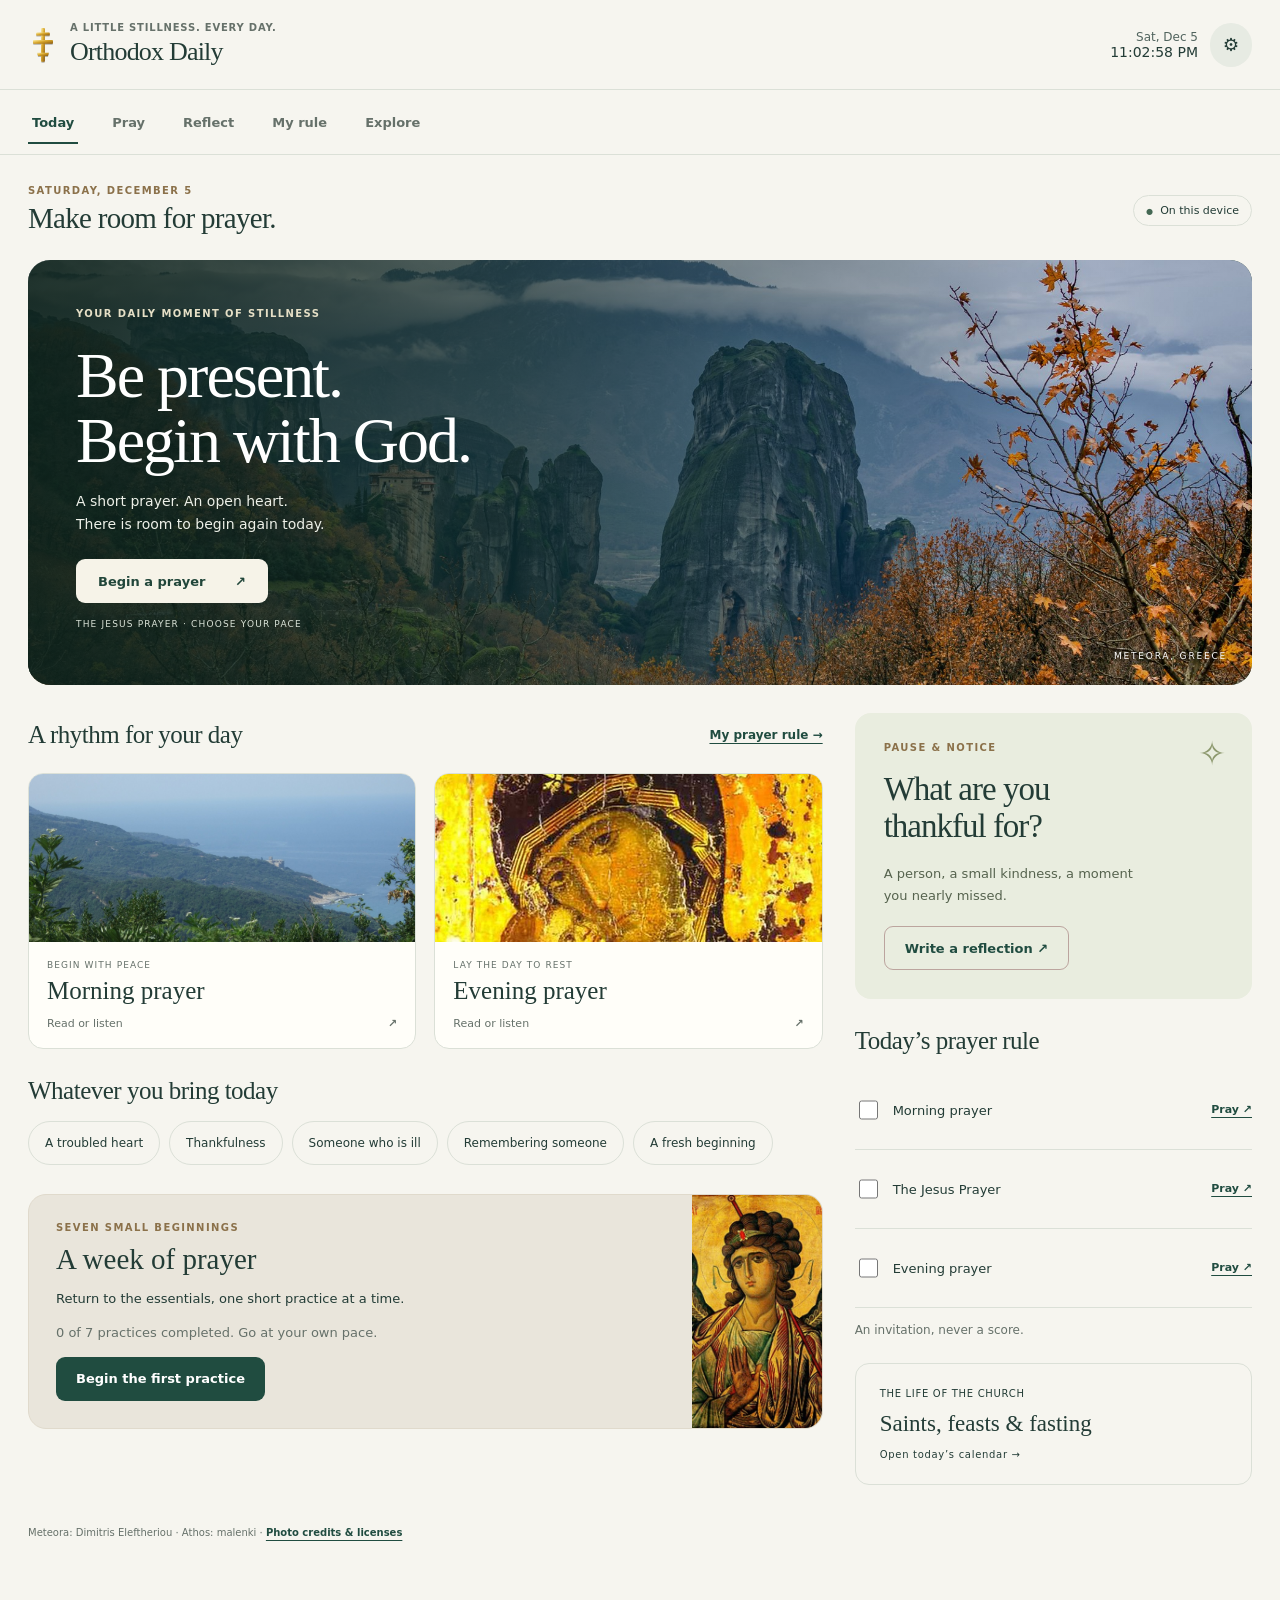
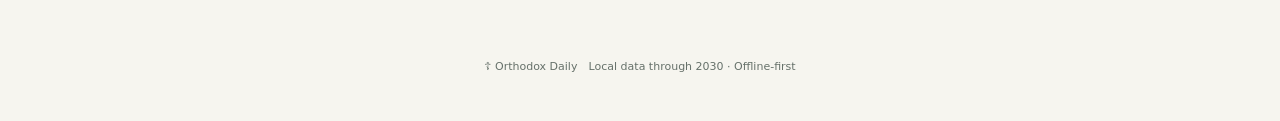
==== commit c05c8d6a: "Add server-save account UI" ====
--- a/index.html
+++ b/index.html
@@ -77,7 +77,7 @@
         <label>What am I placing in God’s hands?<textarea id="surrenderText" rows="3" maxlength="6000" placeholder="Something I don’t have to carry alone…"></textarea></label>
         <label>One act of kindness for tomorrow<textarea id="kindnessText" rows="2" maxlength="3000" placeholder="One small, possible thing…"></textarea></label>
         <div class="button-row"><button class="button" type="submit">Save reflection</button><button class="button quiet" type="button" id="deleteReflection">Delete this entry</button></div>
-      </form><p class="fine-print">Stored in this browser, without encryption or cloud sync. Anyone using this browser profile may see it. Export a backup before clearing site data.</p></article>
+      </form><p class="fine-print">Saved on this device first. If GitHub server save is connected in Prayer Tools, this reflection is also backed up to your private data repository.</p></article>
       <aside><article class="card"><h3>Past reflections</h3><div id="reflectionHistory"></div></article><article class="card intention-card"><p class="eyebrow">Remember in prayer</p><h3>My prayer intentions</h3><form id="intentionForm" class="stack-form"><label>A name or intention<input id="intentionText" required maxlength="180" placeholder="For someone I love…"></label><button class="button" type="submit">Add intention</button><button id="cancelIntentionEdit" class="button quiet" type="button" hidden>Cancel editing</button></form><div id="intentionList"></div></article></aside></div>
     </section>
     <section class="view companion" data-view-panel="rule" aria-labelledby="ruleTitle">
@@ -275,7 +275,7 @@
     </section>
 
     <section class="view" data-view-panel="tools" aria-labelledby="toolsHeading">
-      <div class="section-intro"><p class="eyebrow">Private and local</p><h2 id="toolsHeading">Prayer Tools</h2><p>The timer, favorites, settings, and journal remain on this device unless you export them.</p></div>
+      <div class="section-intro"><p class="eyebrow">Private by default</p><h2 id="toolsHeading">Prayer Tools</h2><p>Your data stays on this device unless you export it or connect the optional GitHub server backup below.</p></div>
       <div class="tools-grid">
         <article class="card timer-card">
           <img class="candle-image" src="assets/candle.svg" alt="Stylized candle">
@@ -287,9 +287,33 @@
         </article>
         <article class="card journal-card">
           <p class="eyebrow">Private journal</p><h3 id="journalDateLabel">Reflection</h3>
-          <textarea id="journalText" rows="12" placeholder="Stored only in this browser on this device…"></textarea>
-          <div class="button-row"><button id="saveJournal" class="button" type="button">Save locally</button><button id="deleteJournal" class="button quiet danger" type="button">Delete entry</button></div>
+          <textarea id="journalText" rows="12" placeholder="Saved on this device first…"></textarea>
+          <div class="button-row"><button id="saveJournal" class="button" type="button">Save reflection</button><button id="deleteJournal" class="button quiet danger" type="button">Delete entry</button></div>
           <div class="button-row"><button id="exportData" class="button quiet" type="button">Export my data</button><label class="button quiet file-button">Import data<input id="importData" type="file" accept="application/json"></label></div>
+        </article>
+        <article class="card cloud-account-card">
+          <p class="eyebrow">Optional server save</p><h3>GitHub account & backup</h3>
+          <p id="githubSyncStatus" class="sync-status" role="status">Local-only mode.</p>
+          <form id="githubSyncConfig" class="stack-form">
+            <label>Private data repository<input id="githubDataRepo" autocomplete="off" autocapitalize="off" spellcheck="false" placeholder="skdietrich/orthodox-daily-data"></label>
+            <label>GitHub access token<input id="githubDataToken" type="password" autocomplete="off" autocapitalize="off" spellcheck="false" placeholder="github_pat_…"></label>
+            <button class="button quiet" type="submit" data-github-sync-action>Save GitHub connection</button>
+          </form>
+          <hr class="soft-rule">
+          <div class="stack-form">
+            <label>Username<input id="githubUsername" autocomplete="username" autocapitalize="off" spellcheck="false" maxlength="32" placeholder="your-name"></label>
+            <label>Password<input id="githubPassword" type="password" autocomplete="current-password" minlength="4" placeholder="4+ characters"></label>
+            <div id="githubSignedOutTools" class="button-row">
+              <button id="githubCreateAccount" class="button" type="button" data-github-sync-action>Create account</button>
+              <button id="githubLogin" class="button quiet" type="button" data-github-sync-action>Sign in</button>
+            </div>
+            <div id="githubSignedInTools" class="button-row" hidden>
+              <button id="githubPushNow" class="button" type="button" data-github-sync-action>Save to GitHub now</button>
+              <button id="githubPullNow" class="button quiet" type="button" data-github-sync-action>Load GitHub copy</button>
+              <button id="githubLogout" class="button quiet" type="button" data-github-sync-action>Sign out</button>
+            </div>
+          </div>
+          <p class="fine-print">Use a separate <strong>private</strong> GitHub repository. The token is kept in this browser only and is not included in exported app data. This is intentionally simple account separation, not high-security authentication.</p>
         </article>
       </div>
     </section>
@@ -301,7 +325,7 @@
         <article class="card prose"><h3>Important limits</h3><p>Orthodox jurisdictions differ in calendar use, local saints, fasting practice, and lectionary details. Follow your priest and official parish calendar.</p></article>
         <article class="card prose"><h3>Sources</h3><p>Calendar and biographical summaries are concise educational references. Approximate dates are marked, and uncertain traditions are described cautiously. Full notes are in the repository.</p></article>
         <article class="card prose"><h3>Install on your phone</h3><p>On iPhone, open this site in Safari, choose Share, then Add to Home Screen. On Android, open the browser menu and choose Install app or Add to Home screen. Allow the first visit to finish loading before going offline.</p></article><article class="card prose"><h3>Updates</h3><p>The service worker checks for newer published files. A new deployment updates the offline cache. Save your work and reload when an update is available.</p><button id="checkUpdate" class="button quiet" type="button">Check for update</button></article>
-        <article class="card prose"><h3>Photographs</h3><p>Meteora: <a href="https://commons.wikimedia.org/wiki/File:Rousanou_Monastery_Meteora_Landscape.jpg" target="_blank" rel="noopener">Dimitris Eleftheriou</a>, <a href="https://creativecommons.org/licenses/by-sa/4.0/">CC BY-SA 4.0</a>. Mount Athos: <a href="https://commons.wikimedia.org/wiki/File:Mount_Athos-_Monastery_Stavronikita,_wood_and_sea_(from_distance).jpg" target="_blank" rel="noopener">malenki</a>, <a href="https://creativecommons.org/licenses/by-sa/3.0/">CC BY-SA 3.0</a>. Resized and compressed; displayed with crops and overlays. Image derivatives retain their respective licenses. Existing icon credits are shown in the Holy Icons library.</p></article><article class="card prose"><h3>Personal entries</h3><p>Your display name, reflections, intentions, and prayer rule are saved locally. No login, cloud sync, analytics, or shared community is enabled. Backups include personal text; keep them somewhere private.</p></article><article class="card prose"><h3>Build</h3><p>Version <strong id="appVersion">—</strong></p><p>Local data window: January 1, 2026–December 31, 2030.</p></article>
+        <article class="card prose"><h3>Photographs</h3><p>Meteora: <a href="https://commons.wikimedia.org/wiki/File:Rousanou_Monastery_Meteora_Landscape.jpg" target="_blank" rel="noopener">Dimitris Eleftheriou</a>, <a href="https://creativecommons.org/licenses/by-sa/4.0/">CC BY-SA 4.0</a>. Mount Athos: <a href="https://commons.wikimedia.org/wiki/File:Mount_Athos-_Monastery_Stavronikita,_wood_and_sea_(from_distance).jpg" target="_blank" rel="noopener">malenki</a>, <a href="https://creativecommons.org/licenses/by-sa/3.0/">CC BY-SA 3.0</a>. Resized and compressed; displayed with crops and overlays. Image derivatives retain their respective licenses. Existing icon credits are shown in the Holy Icons library.</p></article><article class="card prose"><h3>Personal entries</h3><p>Your display name, reflections, intentions, prayer rule, and journal are saved locally first. Optional GitHub server save can back personal data up to a separate private repository. No analytics, advertising, or shared community is enabled.</p></article><article class="card prose"><h3>Build</h3><p>Version <strong id="appVersion">—</strong></p><p>Local data window: January 1, 2026–December 31, 2030.</p></article>
       </div>
     </section>
   </main>
@@ -323,6 +347,7 @@
   <noscript><div class="noscript">Orthodox Daily requires JavaScript for its local calendar and archive.</div></noscript>
   <script src="js/astronomy.js"></script>
   <script src="js/storage.js"></script>
+  <script src="js/github-sync.js"></script>
   <script src="js/app.js"></script>
   <script src="js/companion.js"></script>
 </body>
